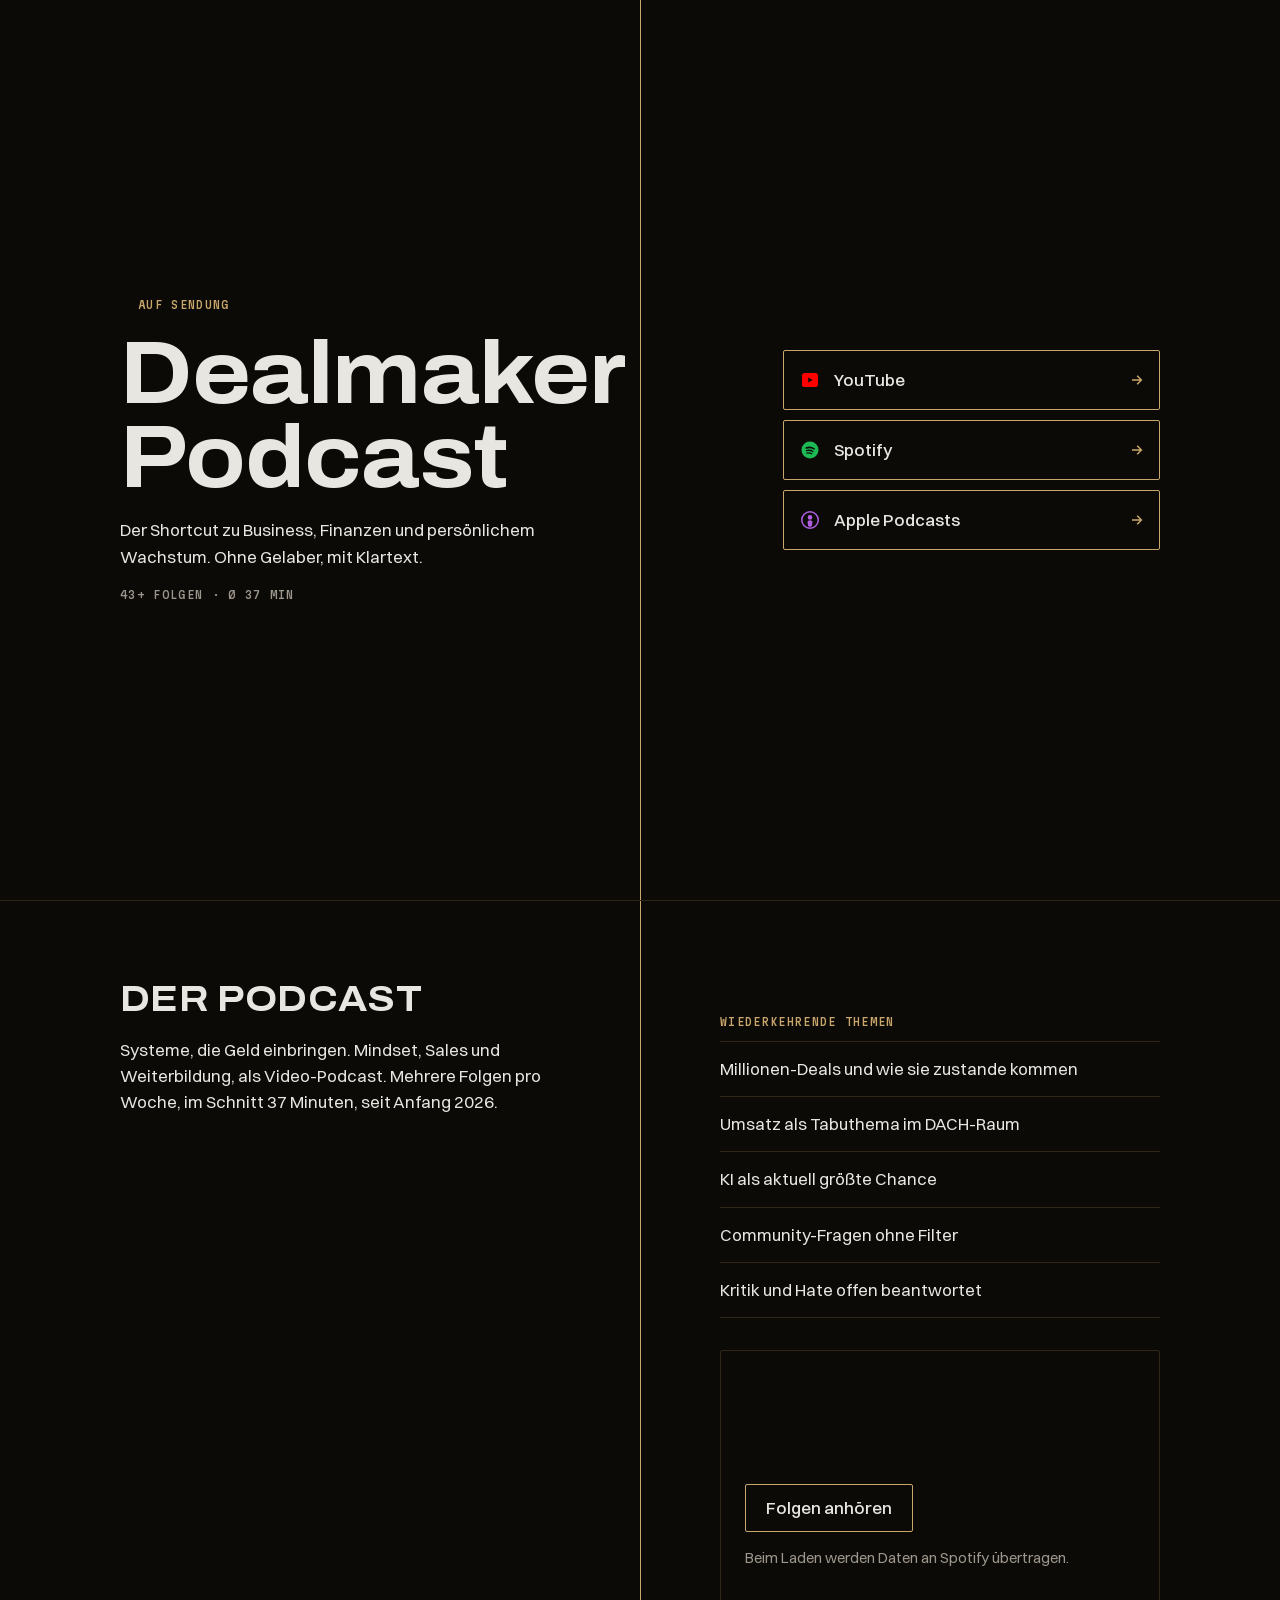
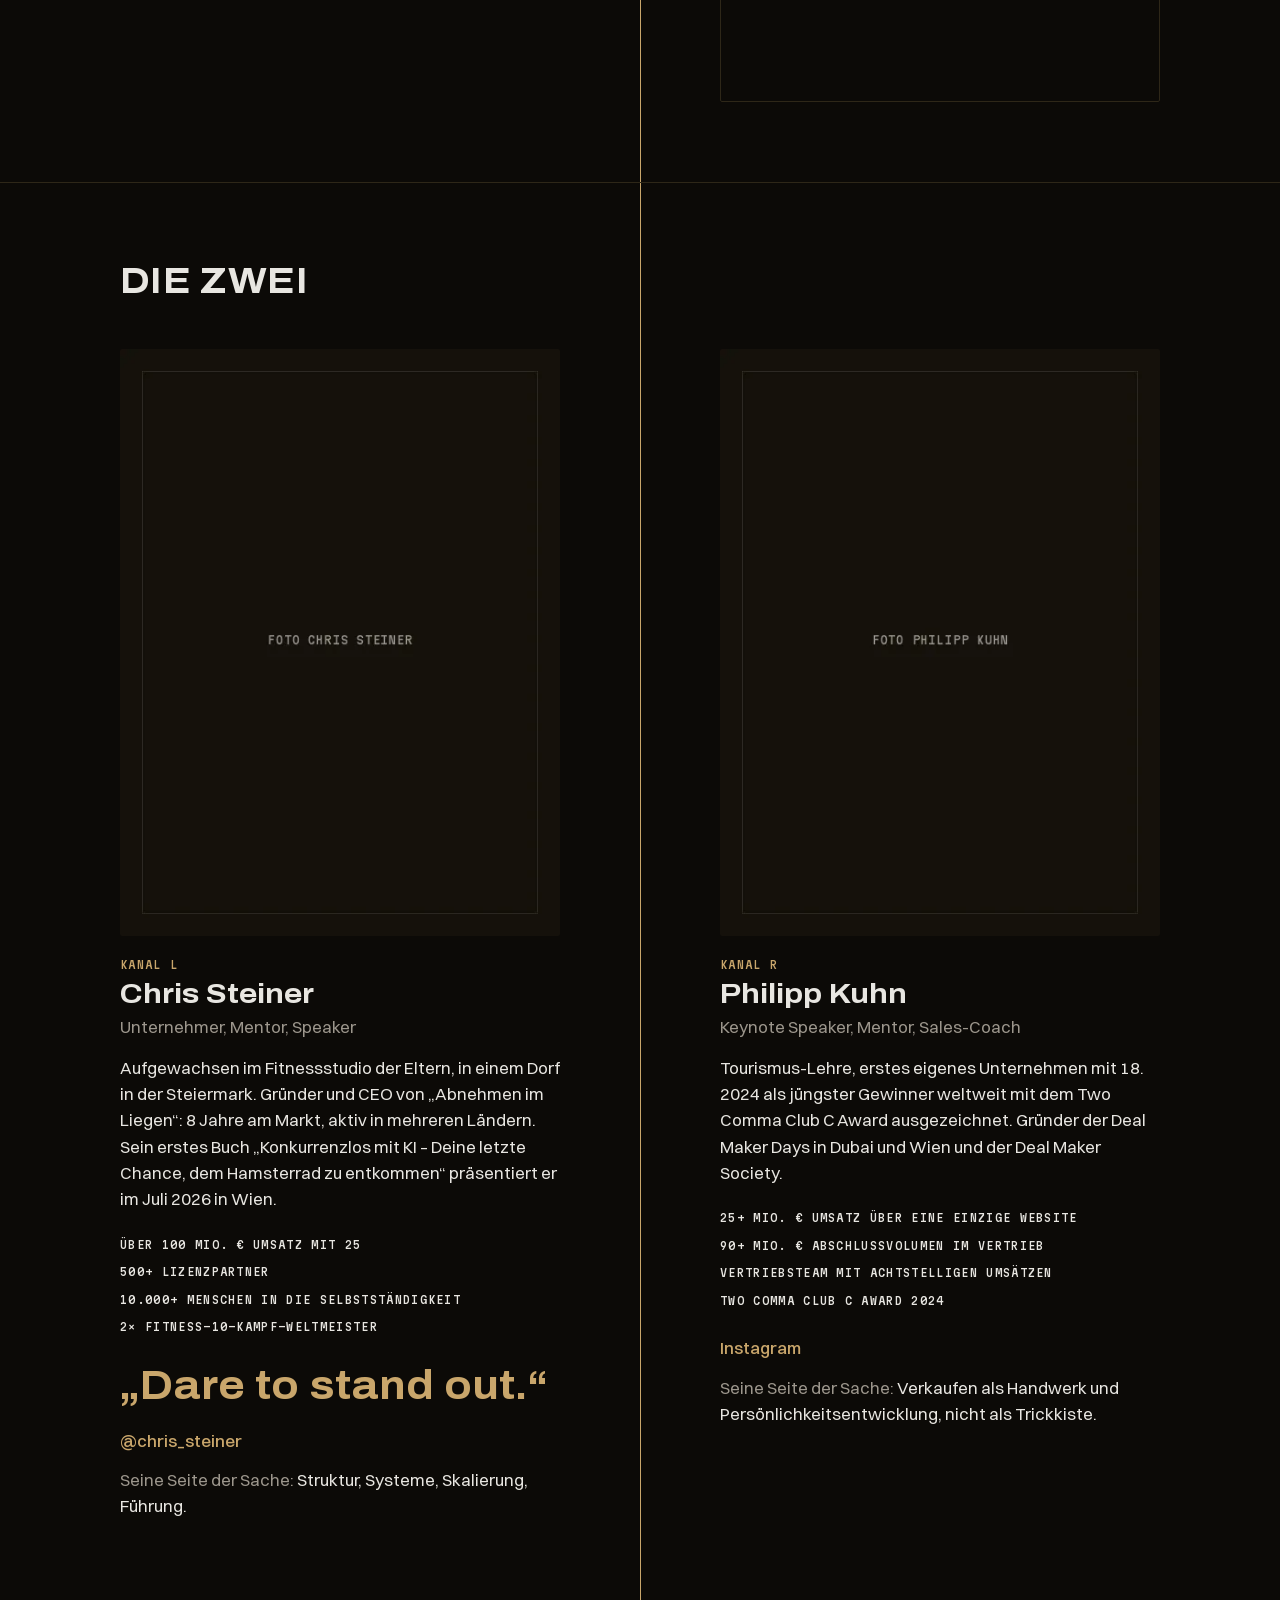
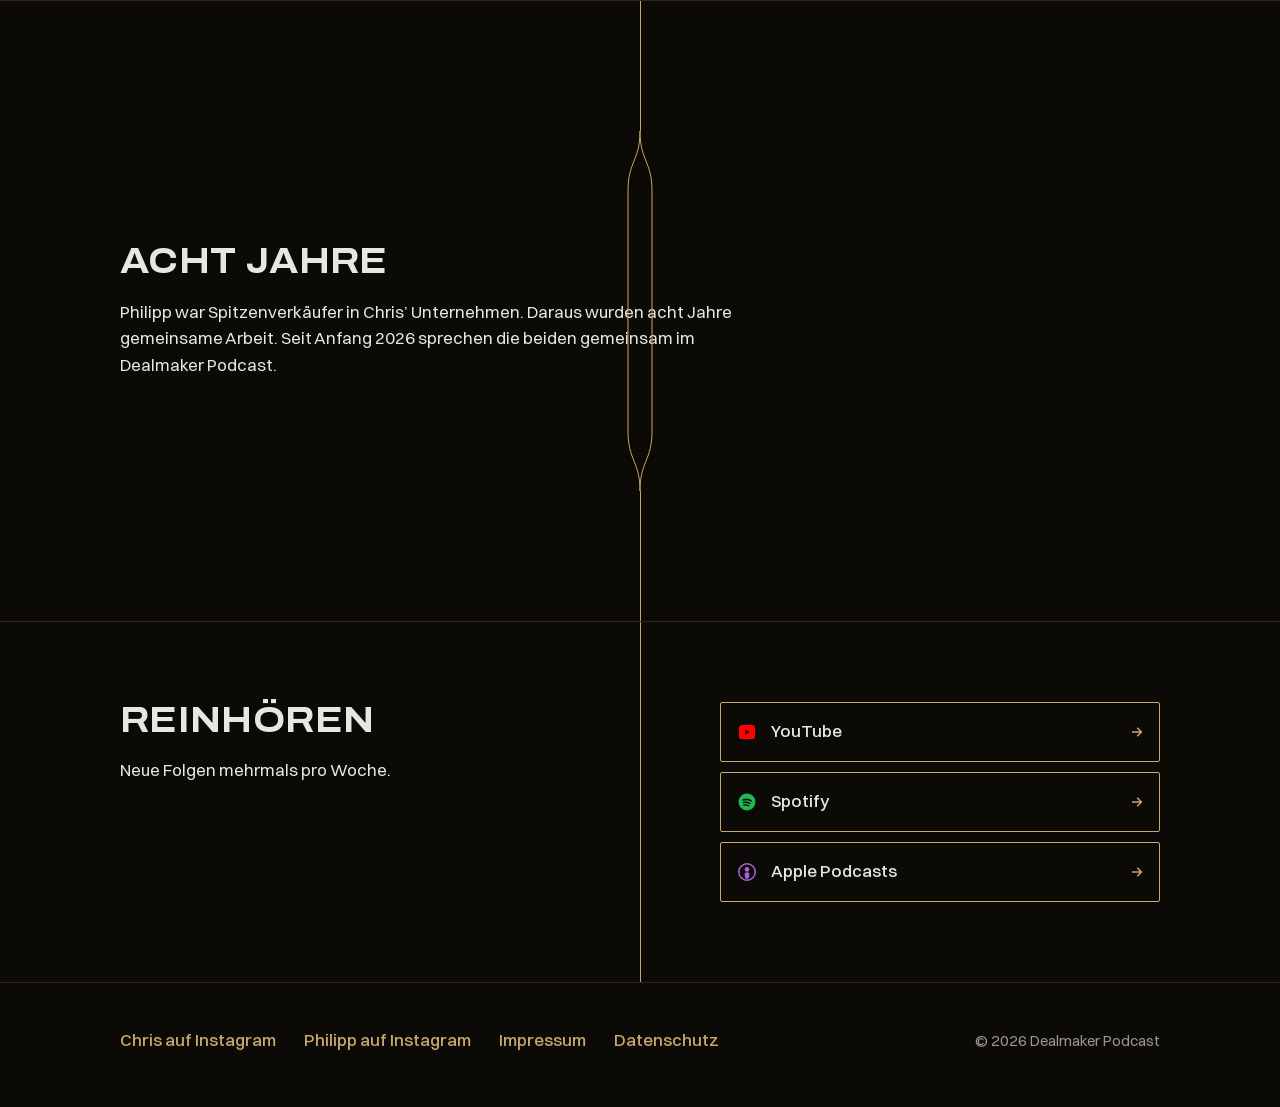
==== index.html @ 8a33883a "Dealmaker Podcast Landingpage: statische Seite in Gold und Schwarz Ein-Seiten-Site für die Instagram" ====
<!DOCTYPE html>
<html lang="de-AT">
<head>
  <meta charset="utf-8">
  <meta name="viewport" content="width=device-width, initial-scale=1">
  <title>Dealmaker Podcast: Business, Finanzen und persönliches Wachstum</title>
  <meta name="description" content="Der Shortcut zu Business, Finanzen und persönlichem Wachstum. Mit Chris Steiner und Philipp Kuhn. Auf YouTube, Spotify und Apple Podcasts.">
  <meta name="theme-color" content="#0C0A07">

  <meta property="og:title" content="Dealmaker Podcast">
  <meta property="og:description" content="Der Shortcut zu Business, Finanzen und persönlichem Wachstum. Mit Chris Steiner und Philipp Kuhn. Ohne Gelaber, mit Klartext.">
  <meta property="og:url" content="[[SEITEN-URL]]/">
  <meta property="og:type" content="website">
  <meta property="og:site_name" content="Dealmaker Podcast">
  <meta property="og:locale" content="de_AT">
  <meta property="og:image" content="[[SEITEN-URL]]/img/og.jpg">
  <meta property="og:image:width" content="1200">
  <meta property="og:image:height" content="630">
  <meta property="og:image:alt" content="Dealmaker Podcast, Schriftzug auf schwarzem Grund mit goldener Linie und Aufnahmelicht">
  <meta name="twitter:card" content="summary_large_image">

  <link rel="icon" href="favicon.ico" sizes="32x32">
  <link rel="icon" href="favicon.svg" type="image/svg+xml">
  <link rel="apple-touch-icon" href="apple-touch-icon.png">

  <link rel="preload" href="fonts/archivo-700.woff2" as="font" type="font/woff2" crossorigin>
  <link rel="preload" href="fonts/switzer-400.woff2" as="font" type="font/woff2" crossorigin>
  <link rel="preload" href="fonts/switzer-500.woff2" as="font" type="font/woff2" crossorigin>
  <link rel="stylesheet" href="styles.css">
  <script src="app.js" defer></script>
</head>
<body>

  <header class="seg hero">
    <span class="naht naht-hero" aria-hidden="true"></span>
    <div class="inhalt seg-grid">
      <div class="spalte">
        <p class="mono sendung"><span class="licht" aria-hidden="true"></span>Auf Sendung</p>
        <h1>Dealmaker Podcast</h1>
        <p class="hero-text">Der Shortcut zu Business, Finanzen und persönlichem Wachstum. Ohne Gelaber, mit Klartext.</p>
        <p class="mono statzeile">43+ Folgen · Ø 37 Min</p>
      </div>
      <div class="spalte">
        <ul class="plattformen" role="list">
          <li>
            <a class="plattform" href="[[YOUTUBE-KANAL-URL]]" target="_blank" rel="noopener"
               aria-label="Dealmaker Podcast auf YouTube ansehen"
               data-track="link_click" data-plattform="youtube" data-position="hero">
              <svg class="icon" width="20" height="20" viewBox="0 0 20 20" aria-hidden="true" focusable="false"><path fill="#FF0000" fill-rule="evenodd" clip-rule="evenodd" d="M2 5.6C2 4.16 3.16 3 4.6 3h10.8C16.84 3 18 4.16 18 5.6v8.8c0 1.44-1.16 2.6-2.6 2.6H4.6A2.6 2.6 0 0 1 2 14.4V5.6Zm6.2 1.9v5l4.6-2.5-4.6-2.5Z"/></svg>
              <span>YouTube</span>
              <svg class="pfeil" width="12" height="12" viewBox="0 0 12 12" aria-hidden="true" focusable="false"><path d="M1 6h9M6.2 1.8 10.4 6l-4.2 4.2" fill="none" stroke="currentColor" stroke-width="1.5"/></svg>
            </a>
          </li>
          <li>
            <a class="plattform" href="https://open.spotify.com/show/7ryUYTBmHIFeHBkuj0K6Xt" target="_blank" rel="noopener"
               aria-label="Dealmaker Podcast auf Spotify hören"
               data-track="link_click" data-plattform="spotify" data-position="hero">
              <svg class="icon" width="20" height="20" viewBox="0 0 20 20" aria-hidden="true" focusable="false"><circle cx="10" cy="10" r="8.5" fill="#1DB954"/><path d="M6.2 7.9c2.6-.8 5.7-.5 7.9 1" stroke="#0C0A07" stroke-width="1.6" stroke-linecap="round" fill="none"/><path d="M6.5 10.6c2.1-.6 4.6-.3 6.4.9" stroke="#0C0A07" stroke-width="1.4" stroke-linecap="round" fill="none"/><path d="M6.8 13.1c1.7-.4 3.6-.2 5 .7" stroke="#0C0A07" stroke-width="1.2" stroke-linecap="round" fill="none"/></svg>
              <span>Spotify</span>
              <svg class="pfeil" width="12" height="12" viewBox="0 0 12 12" aria-hidden="true" focusable="false"><path d="M1 6h9M6.2 1.8 10.4 6l-4.2 4.2" fill="none" stroke="currentColor" stroke-width="1.5"/></svg>
            </a>
          </li>
          <li>
            <a class="plattform" href="https://podcasts.apple.com/at/podcast/dealmaker-podcast/id1875722035" target="_blank" rel="noopener"
               aria-label="Dealmaker Podcast auf Apple Podcasts hören"
               data-track="link_click" data-plattform="apple" data-position="hero">
              <svg class="icon" width="20" height="20" viewBox="0 0 20 20" aria-hidden="true" focusable="false"><circle cx="10" cy="10" r="8.25" fill="none" stroke="#B15FE0" stroke-width="1.5"/><circle cx="10" cy="7.4" r="2.3" fill="#B15FE0"/><path fill="#B15FE0" d="M10 10.3c1.75 0 2.6.95 2.4 2.3l-.45 2.85c-.14.95-.98 1.35-1.95 1.35s-1.81-.4-1.95-1.35l-.45-2.85c-.2-1.35.65-2.3 2.4-2.3Z"/></svg>
              <span>Apple Podcasts</span>
              <svg class="pfeil" width="12" height="12" viewBox="0 0 12 12" aria-hidden="true" focusable="false"><path d="M1 6h9M6.2 1.8 10.4 6l-4.2 4.2" fill="none" stroke="currentColor" stroke-width="1.5"/></svg>
            </a>
          </li>
        </ul>
      </div>
    </div>
  </header>

  <main>

    <section class="seg" aria-labelledby="h-podcast">
      <span class="naht" aria-hidden="true"></span>
      <div class="inhalt seg-grid">
        <div class="spalte">
          <h2 id="h-podcast">Der Podcast</h2>
          <p class="hero-text">Systeme, die Geld einbringen. Mindset, Sales und Weiterbildung, als Video-Podcast. Mehrere Folgen pro Woche, im Schnitt 37 Minuten, seit Anfang 2026.</p>
        </div>
        <div class="spalte">
          <p class="mono label themen-label">Wiederkehrende Themen</p>
          <ul class="themen" role="list">
            <li>Millionen-Deals und wie sie zustande kommen</li>
            <li>Umsatz als Tabuthema im DACH-Raum</li>
            <li>KI als aktuell größte Chance</li>
            <li>Community-Fragen ohne Filter</li>
            <li>Kritik und Hate offen beantwortet</li>
          </ul>
          <div class="embed" id="spotify-embed">
            <div class="embed-platzhalter">
              <button type="button" class="knopf" id="spotify-laden">Folgen anhören</button>
              <p class="hinweis">Beim Laden werden Daten an Spotify übertragen.</p>
            </div>
          </div>
        </div>
      </div>
    </section>

    <section class="seg" aria-labelledby="h-zwei">
      <span class="naht" aria-hidden="true"></span>
      <div class="inhalt seg-grid">
        <h2 id="h-zwei" class="spalte-voll">Die zwei</h2>
        <article class="person">
          <img src="img/chris-800.webp"
               srcset="img/chris-480.webp 480w, img/chris-800.webp 800w"
               sizes="(min-width: 1024px) 440px, calc(100vw - 68px)"
               width="800" height="1067" loading="lazy" decoding="async"
               alt="Porträt von Chris Steiner">
          <p class="mono label">Kanal L</p>
          <h3>Chris Steiner</h3>
          <p class="rolle">Unternehmer, Mentor, Speaker</p>
          <p class="bio">Aufgewachsen im Fitnessstudio der Eltern, in einem Dorf in der Steiermark. Gründer und CEO von „Abnehmen im Liegen“: 8 Jahre am Markt, aktiv in mehreren Ländern. Sein erstes Buch „Konkurrenzlos mit KI – Deine letzte Chance, dem Hamsterrad zu entkommen“ präsentiert er im Juli 2026 in Wien.</p>
          <ul class="mono zahlen" role="list">
            <li>Über 100 Mio. € Umsatz mit 25</li>
            <li>500+ Lizenzpartner</li>
            <li>10.000+ Menschen in die Selbstständigkeit</li>
            <li>2× Fitness-10-Kampf-Weltmeister</li>
          </ul>
          <p class="zitat">„Dare to stand out.“</p>
          <a class="ig" href="https://www.instagram.com/chris_steiner/" target="_blank" rel="noopener" aria-label="Chris Steiner auf Instagram">@chris_steiner</a>
          <p class="seite"><span class="gedimmt">Seine Seite der Sache:</span> Struktur, Systeme, Skalierung, Führung.</p>
        </article>
        <article class="person">
          <img src="img/philipp-800.webp"
               srcset="img/philipp-480.webp 480w, img/philipp-800.webp 800w"
               sizes="(min-width: 1024px) 440px, calc(100vw - 68px)"
               width="800" height="1067" loading="lazy" decoding="async"
               alt="Porträt von Philipp Kuhn">
          <p class="mono label">Kanal R</p>
          <h3>Philipp Kuhn</h3>
          <p class="rolle">Keynote Speaker, Mentor, Sales-Coach</p>
          <p class="bio">Tourismus-Lehre, erstes eigenes Unternehmen mit 18. 2024 als jüngster Gewinner weltweit mit dem Two Comma Club C Award ausgezeichnet. Gründer der Deal Maker Days in Dubai und Wien und der Deal Maker Society.</p>
          <ul class="mono zahlen" role="list">
            <li>25+ Mio. € Umsatz über eine einzige Website</li>
            <li>90+ Mio. € Abschlussvolumen im Vertrieb</li>
            <li>Vertriebsteam mit achtstelligen Umsätzen</li>
            <li>Two Comma Club C Award 2024</li>
          </ul>
          <a class="ig" href="[[INSTAGRAM-PHILIPP]]" target="_blank" rel="noopener" aria-label="Philipp Kuhn auf Instagram">Instagram</a>
          <p class="seite"><span class="gedimmt">Seine Seite der Sache:</span> Verkaufen als Handwerk und Persönlichkeitsentwicklung, nicht als Trickkiste.</p>
        </article>
      </div>
    </section>

    <section class="seg seg-acht" aria-labelledby="h-acht">
      <div class="naht-verzweigung" aria-hidden="true">
        <span class="naht-teil"></span>
        <svg class="verzweigung verzweigung-mobil" width="12" height="240" viewBox="0 0 12 240" style="color:#C9A66B"><path d="M6 0 C6 20 2 20 2 40 L2 200 C2 220 6 220 6 240" fill="none" stroke="currentColor" stroke-width="1.5"/><path d="M6 0 C6 20 10 20 10 40 L10 200 C10 220 6 220 6 240" fill="none" stroke="currentColor" stroke-width="1.5"/></svg>
        <svg class="verzweigung verzweigung-desktop" width="36" height="360" viewBox="0 0 36 360" style="color:#C9A66B"><path d="M18 0 C18 30 6 30 6 60 L6 300 C6 330 18 330 18 360" fill="none" stroke="currentColor" stroke-width="1"/><path d="M18 0 C18 30 30 30 30 60 L30 300 C30 330 18 330 18 360" fill="none" stroke="currentColor" stroke-width="1"/></svg>
        <span class="naht-teil"></span>
      </div>
      <div class="inhalt seg-grid">
        <div class="spalte">
          <h2 id="h-acht">Acht Jahre</h2>
          <p class="hero-text">Philipp war Spitzenverkäufer in Chris’ Unternehmen. Daraus wurden acht Jahre gemeinsame Arbeit. Seit Anfang 2026 sprechen die beiden gemeinsam im Dealmaker Podcast.</p>
        </div>
      </div>
    </section>

    <section class="seg" aria-labelledby="h-hoeren">
      <span class="naht" aria-hidden="true"></span>
      <div class="inhalt seg-grid">
        <div class="spalte">
          <h2 id="h-hoeren">Reinhören</h2>
          <p class="hero-text">Neue Folgen mehrmals pro Woche.</p>
        </div>
        <div class="spalte">
          <ul class="plattformen" role="list">
            <li>
              <a class="plattform" href="[[YOUTUBE-KANAL-URL]]" target="_blank" rel="noopener"
                 aria-label="Dealmaker Podcast auf YouTube ansehen"
                 data-track="link_click" data-plattform="youtube" data-position="footer">
                <svg class="icon" width="20" height="20" viewBox="0 0 20 20" aria-hidden="true" focusable="false"><path fill="#FF0000" fill-rule="evenodd" clip-rule="evenodd" d="M2 5.6C2 4.16 3.16 3 4.6 3h10.8C16.84 3 18 4.16 18 5.6v8.8c0 1.44-1.16 2.6-2.6 2.6H4.6A2.6 2.6 0 0 1 2 14.4V5.6Zm6.2 1.9v5l4.6-2.5-4.6-2.5Z"/></svg>
                <span>YouTube</span>
                <svg class="pfeil" width="12" height="12" viewBox="0 0 12 12" aria-hidden="true" focusable="false"><path d="M1 6h9M6.2 1.8 10.4 6l-4.2 4.2" fill="none" stroke="currentColor" stroke-width="1.5"/></svg>
              </a>
            </li>
            <li>
              <a class="plattform" href="https://open.spotify.com/show/7ryUYTBmHIFeHBkuj0K6Xt" target="_blank" rel="noopener"
                 aria-label="Dealmaker Podcast auf Spotify hören"
                 data-track="link_click" data-plattform="spotify" data-position="footer">
                <svg class="icon" width="20" height="20" viewBox="0 0 20 20" aria-hidden="true" focusable="false"><circle cx="10" cy="10" r="8.5" fill="#1DB954"/><path d="M6.2 7.9c2.6-.8 5.7-.5 7.9 1" stroke="#0C0A07" stroke-width="1.6" stroke-linecap="round" fill="none"/><path d="M6.5 10.6c2.1-.6 4.6-.3 6.4.9" stroke="#0C0A07" stroke-width="1.4" stroke-linecap="round" fill="none"/><path d="M6.8 13.1c1.7-.4 3.6-.2 5 .7" stroke="#0C0A07" stroke-width="1.2" stroke-linecap="round" fill="none"/></svg>
                <span>Spotify</span>
                <svg class="pfeil" width="12" height="12" viewBox="0 0 12 12" aria-hidden="true" focusable="false"><path d="M1 6h9M6.2 1.8 10.4 6l-4.2 4.2" fill="none" stroke="currentColor" stroke-width="1.5"/></svg>
              </a>
            </li>
            <li>
              <a class="plattform" href="https://podcasts.apple.com/at/podcast/dealmaker-podcast/id1875722035" target="_blank" rel="noopener"
                 aria-label="Dealmaker Podcast auf Apple Podcasts hören"
                 data-track="link_click" data-plattform="apple" data-position="footer">
                <svg class="icon" width="20" height="20" viewBox="0 0 20 20" aria-hidden="true" focusable="false"><circle cx="10" cy="10" r="8.25" fill="none" stroke="#B15FE0" stroke-width="1.5"/><circle cx="10" cy="7.4" r="2.3" fill="#B15FE0"/><path fill="#B15FE0" d="M10 10.3c1.75 0 2.6.95 2.4 2.3l-.45 2.85c-.14.95-.98 1.35-1.95 1.35s-1.81-.4-1.95-1.35l-.45-2.85c-.2-1.35.65-2.3 2.4-2.3Z"/></svg>
                <span>Apple Podcasts</span>
                <svg class="pfeil" width="12" height="12" viewBox="0 0 12 12" aria-hidden="true" focusable="false"><path d="M1 6h9M6.2 1.8 10.4 6l-4.2 4.2" fill="none" stroke="currentColor" stroke-width="1.5"/></svg>
              </a>
            </li>
          </ul>
        </div>
      </div>
    </section>

  </main>

  <footer>
    <div class="footer-inhalt">
      <ul class="footer-links" role="list">
        <li><a href="https://www.instagram.com/chris_steiner/" target="_blank" rel="noopener">Chris auf Instagram</a></li>
        <li><a href="[[INSTAGRAM-PHILIPP]]" target="_blank" rel="noopener">Philipp auf Instagram</a></li>
        <li><a href="impressum.html">Impressum</a></li>
        <li><a href="datenschutz.html">Datenschutz</a></li>
      </ul>
      <p class="copyright">© 2026 Dealmaker Podcast</p>
    </div>
  </footer>

</body>
</html>
---- styles.css ----
/* Dealmaker Podcast — Sendestudio in Gold und Schwarz */

/* ---------- Schriften, self-hosted ---------- */

@font-face {
  font-family: "Archivo";
  src: url("fonts/archivo-700.woff2") format("woff2");
  font-weight: 700;
  font-style: normal;
  font-display: swap;
}
@font-face {
  font-family: "Switzer";
  src: url("fonts/switzer-400.woff2") format("woff2");
  font-weight: 400;
  font-style: normal;
  font-display: swap;
}
@font-face {
  font-family: "Switzer";
  src: url("fonts/switzer-500.woff2") format("woff2");
  font-weight: 500;
  font-style: normal;
  font-display: swap;
}
@font-face {
  font-family: "Martian Mono";
  src: url("fonts/martianmono-500.woff2") format("woff2");
  font-weight: 500;
  font-style: normal;
  font-display: swap;
}

/* Fallbacks mit angeglichenen Metriken gegen Layoutsprung */
@font-face {
  font-family: "Archivo Fallback";
  src: local("Arial"), local("Helvetica Neue");
  size-adjust: 119.6%;
  ascent-override: 73.4%;
  descent-override: 17.6%;
  line-gap-override: 0%;
}
@font-face {
  font-family: "Switzer Fallback";
  src: local("Arial"), local("Helvetica Neue");
  size-adjust: 101.1%;
  ascent-override: 96.9%;
  descent-override: 24.7%;
  line-gap-override: 8.9%;
}
@font-face {
  font-family: "Martian Mono Fallback";
  src: local("Courier New"), local("Courier");
  size-adjust: 108.3%;
  ascent-override: 92.3%;
  descent-override: 18.5%;
  line-gap-override: 0%;
}

/* ---------- Tokens ---------- */

:root {
  --schwarz: #0C0A07;          /* warm getönt, Farbton 36°, nie #000 */
  --schwarz-erhoeht: #14110C;
  --schwarz-linie: #2E2718;
  --gold: #C9A66B;             /* ruhend, 8.6:1 auf --schwarz */
  --gold-hell: #D9C196;        /* aktiv, 11.3:1 */
  --weiss: #E8E6E1;            /* Fließtext, 15.9:1 */
  --weiss-gedimmt: #9C968C;    /* Sekundärtext, 6.7:1 */

  --schrift-display: "Archivo", "Archivo Fallback", Arial, sans-serif;
  --schrift-text: "Switzer", "Switzer Fallback", Arial, sans-serif;
  --schrift-mono: "Martian Mono", "Martian Mono Fallback", "Courier New", monospace;

  --naht-x: 24px;
  --naht-staerke: 1.5px;
}

/* ---------- Grund ---------- */

*,
*::before,
*::after {
  box-sizing: border-box;
  margin: 0;
  padding: 0;
}

html {
  color-scheme: dark;
  scroll-behavior: auto;
}

body {
  background: var(--schwarz);
  color: var(--weiss);
  font-family: var(--schrift-text);
  font-size: 17px;
  line-height: 1.55;
  font-weight: 400;
  -webkit-font-smoothing: antialiased;
  text-rendering: optimizeLegibility;
}

h1, h2, h3 {
  font-family: var(--schrift-display);
  font-weight: 700;
  color: var(--weiss);
}

h1 {
  font-size: clamp(2.75rem, 13vw, 5.5rem);
  line-height: 0.95;
  letter-spacing: -0.01em;
}

h2 {
  font-size: clamp(1.625rem, 6vw, 2.25rem);
  line-height: 1.05;
  text-transform: uppercase;
  letter-spacing: 0.01em;
}

h3 {
  font-size: clamp(1.375rem, 5vw, 1.75rem);
  line-height: 1.1;
}

p {
  max-width: 62ch;
}

img {
  max-width: 100%;
  height: auto;
  display: block;
}

a {
  color: var(--gold);
}

:focus-visible {
  outline: 2px solid var(--gold-hell);
  outline-offset: 2px;
}

.mono {
  font-family: var(--schrift-mono);
  font-size: 11px;
  font-weight: 500;
  line-height: 1.6;
  letter-spacing: 0.12em;
  text-transform: uppercase;
}

.label {
  color: var(--gold);
}

.gedimmt {
  color: var(--weiss-gedimmt);
}

/* ---------- Naht und Sektionen ---------- */

.seg {
  position: relative;
  padding: 56px 20px 56px 48px;
}

.seg + .seg,
main > .seg:first-child {
  border-top: 1px solid var(--schwarz-linie);
}

.naht {
  position: absolute;
  top: 0;
  bottom: 0;
  left: var(--naht-x);
  width: var(--naht-staerke);
  background: var(--gold);
  pointer-events: none;
}

.naht-hero {
  transform-origin: top center;
  animation: naht-ziehen 0.5s cubic-bezier(0.4, 0, 0.2, 1) both;
}

@keyframes naht-ziehen {
  from { transform: scaleY(0); }
  to   { transform: scaleY(1); }
}

/* ---------- Hero ---------- */

.hero {
  min-height: 100vh;
  min-height: 100svh;
  display: flex;
  flex-direction: column;
  justify-content: flex-start;
  padding-top: 28px;
  padding-bottom: 32px;
}

.sendung {
  display: flex;
  align-items: center;
  gap: 10px;
  color: var(--gold);
}

.licht {
  width: 8px;
  height: 8px;
  border-radius: 50%;
  background: var(--gold-hell);
  flex: none;
  opacity: 0;
  animation: licht-puls 3s ease-in-out 0.3s infinite;
}

@keyframes licht-puls {
  0%, 100% { opacity: 0.55; }
  50%      { opacity: 1; }
}

.hero h1 {
  margin-top: 18px;
}

.hero-text {
  margin-top: 18px;
}

.statzeile {
  margin-top: 16px;
  color: var(--weiss-gedimmt);
}

/* ---------- Plattform-Links ---------- */

.plattformen {
  list-style: none;
  display: grid;
  gap: 10px;
}

.hero .plattformen {
  margin-top: 24px;
}

.plattform {
  display: flex;
  align-items: center;
  gap: 14px;
  min-height: 60px;
  padding: 0 16px;
  border: 1px solid var(--gold);
  border-radius: 2px;
  background: transparent;
  color: var(--weiss);
  font-weight: 500;
  text-decoration: none;
  transition: border-color 0.12s ease, background-color 0.12s ease;
}

.plattform:hover,
.plattform:active {
  border-color: var(--gold-hell);
  background: var(--schwarz-erhoeht);
}

.plattform .icon {
  flex: none;
}

.plattform .pfeil {
  margin-left: auto;
  flex: none;
  color: var(--gold);
}

.hero .plattform {
  opacity: 0;
  animation: einblenden 0.4s ease-out forwards;
}

.hero .plattformen li:nth-child(1) .plattform { animation-delay: 0.15s; }
.hero .plattformen li:nth-child(2) .plattform { animation-delay: 0.21s; }
.hero .plattformen li:nth-child(3) .plattform { animation-delay: 0.27s; }

@keyframes einblenden {
  to { opacity: 1; }
}

/* ---------- Der Podcast ---------- */

.themen-label {
  margin-top: 32px;
}

.themen {
  list-style: none;
  margin-top: 10px;
  max-width: 62ch;
}

.themen li {
  padding: 14px 0;
  border-top: 1px solid var(--schwarz-linie);
}

.themen li:last-child {
  border-bottom: 1px solid var(--schwarz-linie);
}

.embed {
  margin-top: 32px;
  height: 352px;
  max-width: 62ch;
  border: 1px solid var(--schwarz-linie);
  border-radius: 2px;
}

.embed iframe {
  display: block;
  width: 100%;
  height: 100%;
  border: 0;
  border-radius: 2px;
}

.embed-platzhalter {
  height: 100%;
  display: flex;
  flex-direction: column;
  justify-content: center;
  align-items: flex-start;
  gap: 14px;
  padding: 24px;
}

.knopf {
  display: inline-flex;
  align-items: center;
  min-height: 48px;
  padding: 0 20px;
  border: 1px solid var(--gold);
  border-radius: 2px;
  background: transparent;
  color: var(--weiss);
  font-family: var(--schrift-text);
  font-size: 17px;
  font-weight: 500;
  cursor: pointer;
  transition: border-color 0.12s ease, background-color 0.12s ease;
}

.knopf:hover,
.knopf:active {
  border-color: var(--gold-hell);
  background: var(--schwarz-erhoeht);
}

.hinweis {
  font-size: 15px;
  color: var(--weiss-gedimmt);
}

/* ---------- Die zwei ---------- */

.person {
  margin-top: 40px;
}

.person img {
  width: 100%;
  border-radius: 2px;
}

.person .label {
  margin-top: 20px;
}

.person h3 {
  margin-top: 6px;
}

.rolle {
  color: var(--weiss-gedimmt);
  margin-top: 4px;
}

.person .bio {
  margin-top: 14px;
}

.zahlen {
  list-style: none;
  margin-top: 18px;
  color: var(--weiss);
}

.zahlen li {
  padding: 5px 0;
}

.zitat {
  font-family: var(--schrift-display);
  font-weight: 700;
  font-size: clamp(1.75rem, 7vw, 2.5rem);
  line-height: 1.05;
  color: var(--gold);
  margin-top: 24px;
}

.ig {
  display: inline-flex;
  align-items: center;
  min-height: 44px;
  margin-top: 12px;
  color: var(--gold);
  font-weight: 500;
  text-decoration: none;
}

.ig:hover {
  color: var(--gold-hell);
  text-decoration: underline;
}

.seite {
  margin-top: 4px;
}

/* ---------- Acht Jahre: die Verzweigung ---------- */

.seg-acht .inhalt {
  min-height: 300px;
  display: flex;
  flex-direction: column;
  justify-content: center;
}

.naht-verzweigung {
  position: absolute;
  top: 0;
  bottom: 0;
  left: calc(var(--naht-x) + var(--naht-staerke) / 2);
  transform: translateX(-50%);
  display: flex;
  flex-direction: column;
  align-items: center;
  pointer-events: none;
}

.naht-teil {
  flex: 1;
  width: var(--naht-staerke);
  background: var(--gold);
}

.verzweigung {
  display: block;
  flex: none;
}

.verzweigung-desktop {
  display: none;
}

/* ---------- Footer ---------- */

footer {
  border-top: 1px solid var(--schwarz-linie);
  padding: 32px 20px 40px 48px;
}

.footer-links {
  list-style: none;
  display: flex;
  flex-wrap: wrap;
  column-gap: 28px;
}

.footer-links a {
  display: inline-flex;
  align-items: center;
  min-height: 44px;
  color: var(--gold);
  font-weight: 500;
  text-decoration: none;
}

.footer-links a:hover {
  color: var(--gold-hell);
  text-decoration: underline;
}

.copyright {
  margin-top: 10px;
  font-size: 15px;
  color: var(--weiss-gedimmt);
}

/* ---------- Unterseiten (Impressum, Datenschutz) ---------- */

.unterseite .seg {
  min-height: 100vh;
  padding-top: 28px;
}

.zurueck {
  display: inline-flex;
  align-items: center;
  min-height: 44px;
  color: var(--gold);
  font-weight: 500;
  text-decoration: none;
}

.zurueck:hover {
  color: var(--gold-hell);
  text-decoration: underline;
}

.unterseite h1 {
  font-size: clamp(2rem, 8vw, 3.5rem);
  margin-top: 16px;
}

.unterseite h2 {
  font-size: 1.25rem;
  margin-top: 36px;
}

.unterseite p {
  margin-top: 12px;
}

.rechtsliste {
  margin-top: 20px;
  max-width: 62ch;
}

.rechtsliste > div {
  padding: 12px 0;
  border-top: 1px solid var(--schwarz-linie);
}

.rechtsliste > div:last-child {
  border-bottom: 1px solid var(--schwarz-linie);
}

.rechtsliste dt {
  font-family: var(--schrift-mono);
  font-size: 11px;
  font-weight: 500;
  letter-spacing: 0.12em;
  text-transform: uppercase;
  color: var(--weiss-gedimmt);
}

.rechtsliste dd {
  margin-top: 4px;
}

.stand {
  margin-top: 36px;
  font-size: 15px;
  color: var(--weiss-gedimmt);
}

/* ---------- Desktop: die Naht wird zur Achse ---------- */

@media (min-width: 1024px) {
  :root {
    --naht-staerke: 1px;
  }

  .naht {
    left: 50%;
    margin-left: -0.5px;
  }

  .naht-verzweigung {
    left: 50%;
    transform: translateX(-50%);
  }

  .verzweigung-mobil {
    display: none;
  }

  .verzweigung-desktop {
    display: block;
  }

  .seg {
    padding: 80px 0;
  }

  footer {
    padding: 36px 0 44px;
  }

  .inhalt,
  .footer-inhalt {
    max-width: 1120px;
    margin-inline: auto;
    padding-inline: 40px;
  }

  .seg-grid {
    display: grid;
    grid-template-columns: 1fr 1fr;
    column-gap: 160px;
    row-gap: 0;
  }

  .spalte-voll {
    grid-column: 1 / -1;
  }

  .hero {
    padding-top: 0;
    padding-bottom: 0;
    justify-content: center;
  }

  .hero .seg-grid {
    align-items: center;
  }

  .hero .plattformen {
    margin-top: 0;
  }

  .person {
    margin-top: 48px;
  }

  .seg-acht .inhalt {
    min-height: 460px;
  }

  .footer-inhalt {
    display: flex;
    align-items: center;
    justify-content: space-between;
    flex-wrap: wrap;
    gap: 12px;
  }

  .copyright {
    margin-top: 0;
  }

  /* Unterseiten behalten die Naht auf der 24px-Schiene */
  .unterseite .naht {
    left: var(--naht-x);
    margin-left: 0;
  }

  .unterseite .seg {
    padding: 48px 40px 64px 72px;
  }

  .unterseite .inhalt {
    max-width: 720px;
    margin-left: 0;
    padding-inline: 0;
  }
}

/* ---------- Reduzierte Bewegung: Endzustand sofort ---------- */

@media (prefers-reduced-motion: reduce) {
  .naht-hero,
  .licht,
  .hero .plattform {
    animation: none;
  }

  .licht,
  .hero .plattform {
    opacity: 1;
  }
}
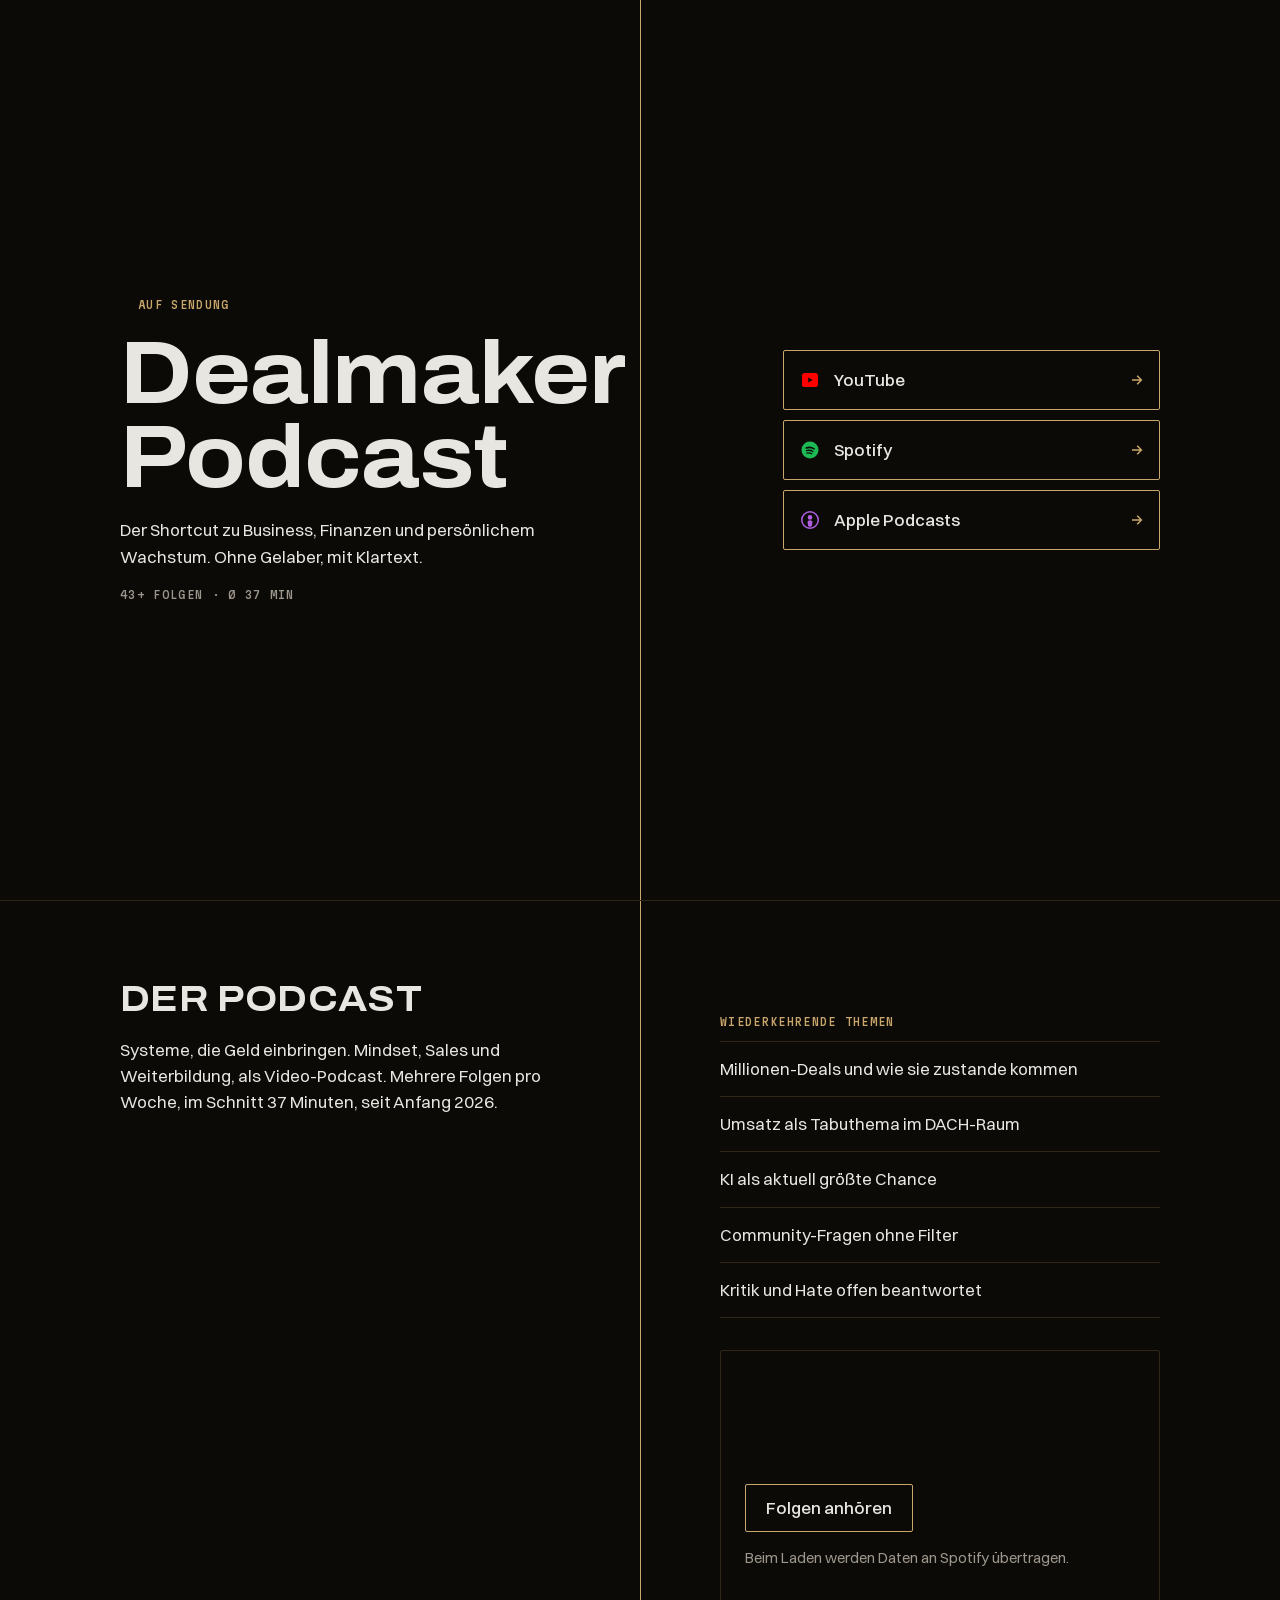
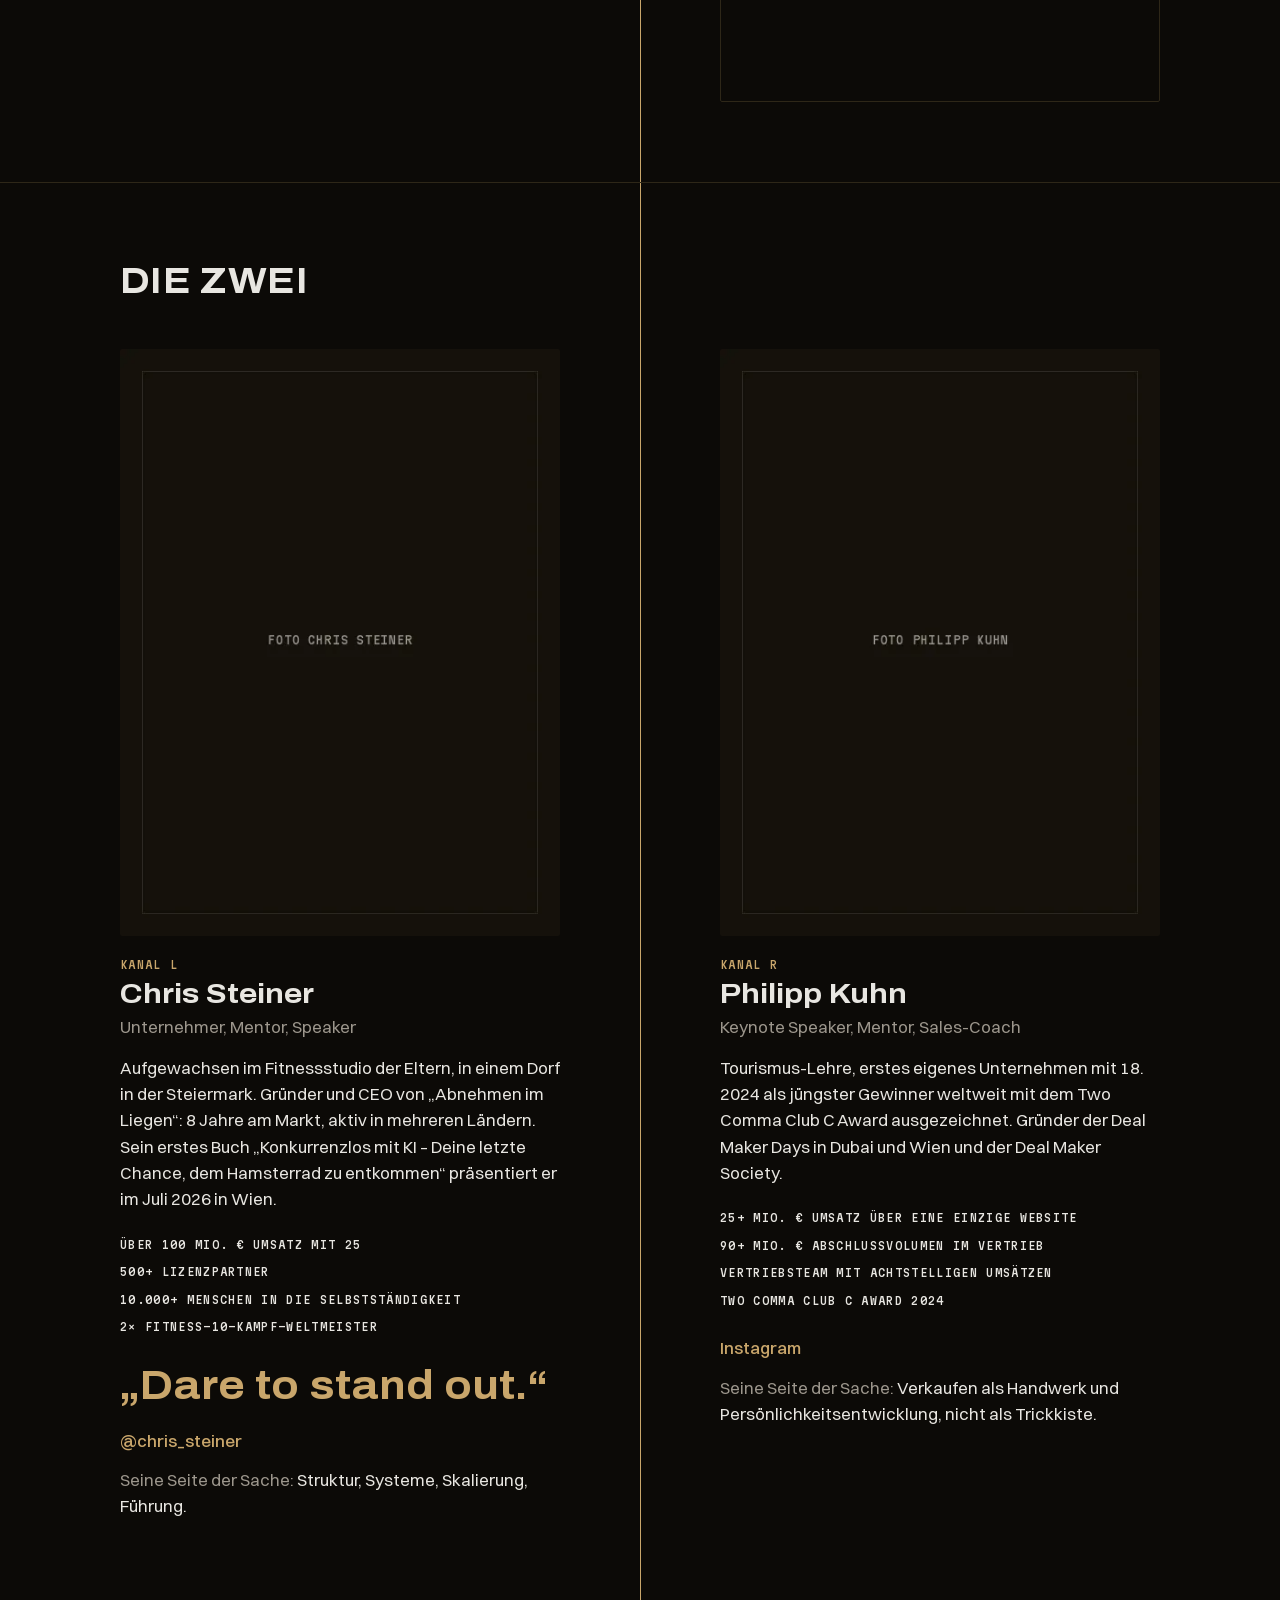
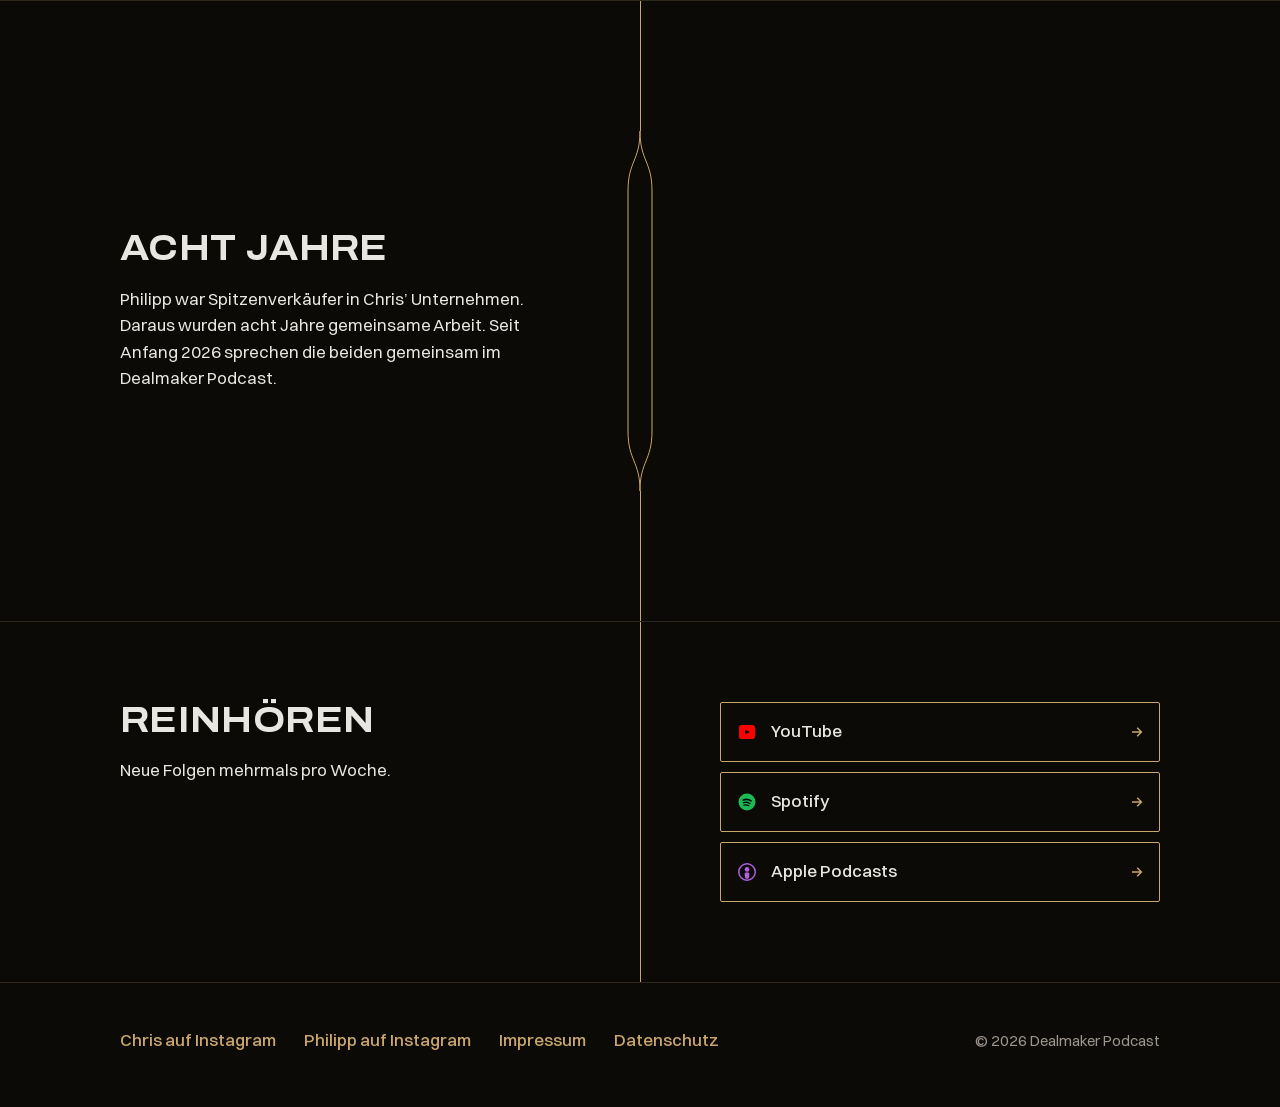
==== commit b0ae7983: "Desktop-Kollision an der Verzweigung beheben, Fonts und Lizenz nachziehen Im Acht-Jahre-Abschnitt sc" ====
--- a/index.html
+++ b/index.html
@@ -123,7 +123,7 @@
             <li>2× Fitness-10-Kampf-Weltmeister</li>
           </ul>
           <p class="zitat">„Dare to stand out.“</p>
-          <a class="ig" href="https://www.instagram.com/chris_steiner/" target="_blank" rel="noopener" aria-label="Chris Steiner auf Instagram">@chris_steiner</a>
+          <a class="ig" href="https://www.instagram.com/chris_steiner/" target="_blank" rel="noopener">@chris_steiner</a>
           <p class="seite"><span class="gedimmt">Seine Seite der Sache:</span> Struktur, Systeme, Skalierung, Führung.</p>
         </article>
         <article class="person">
--- a/styles.css
+++ b/styles.css
@@ -646,6 +646,8 @@
 
   .seg-acht .inhalt {
     min-height: 460px;
+    display: grid;
+    align-content: center;
   }
 
   .footer-inhalt {
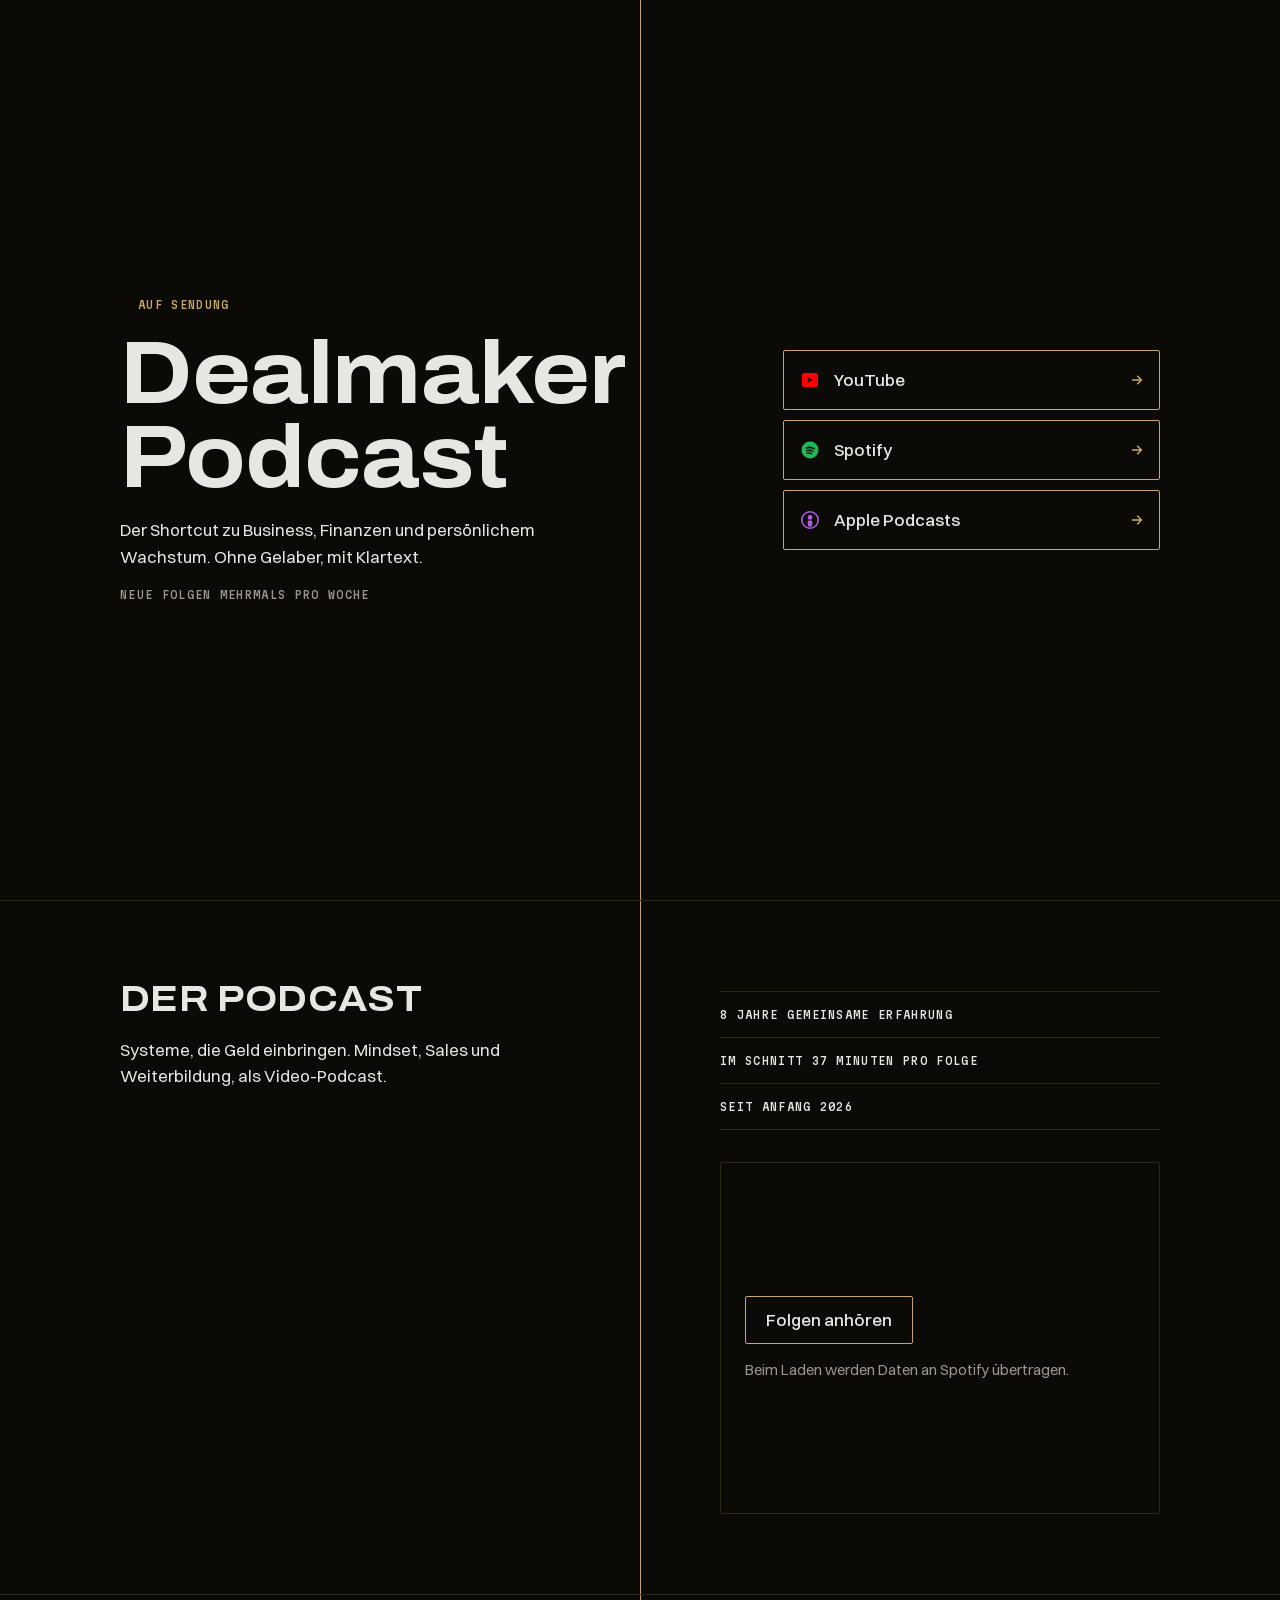
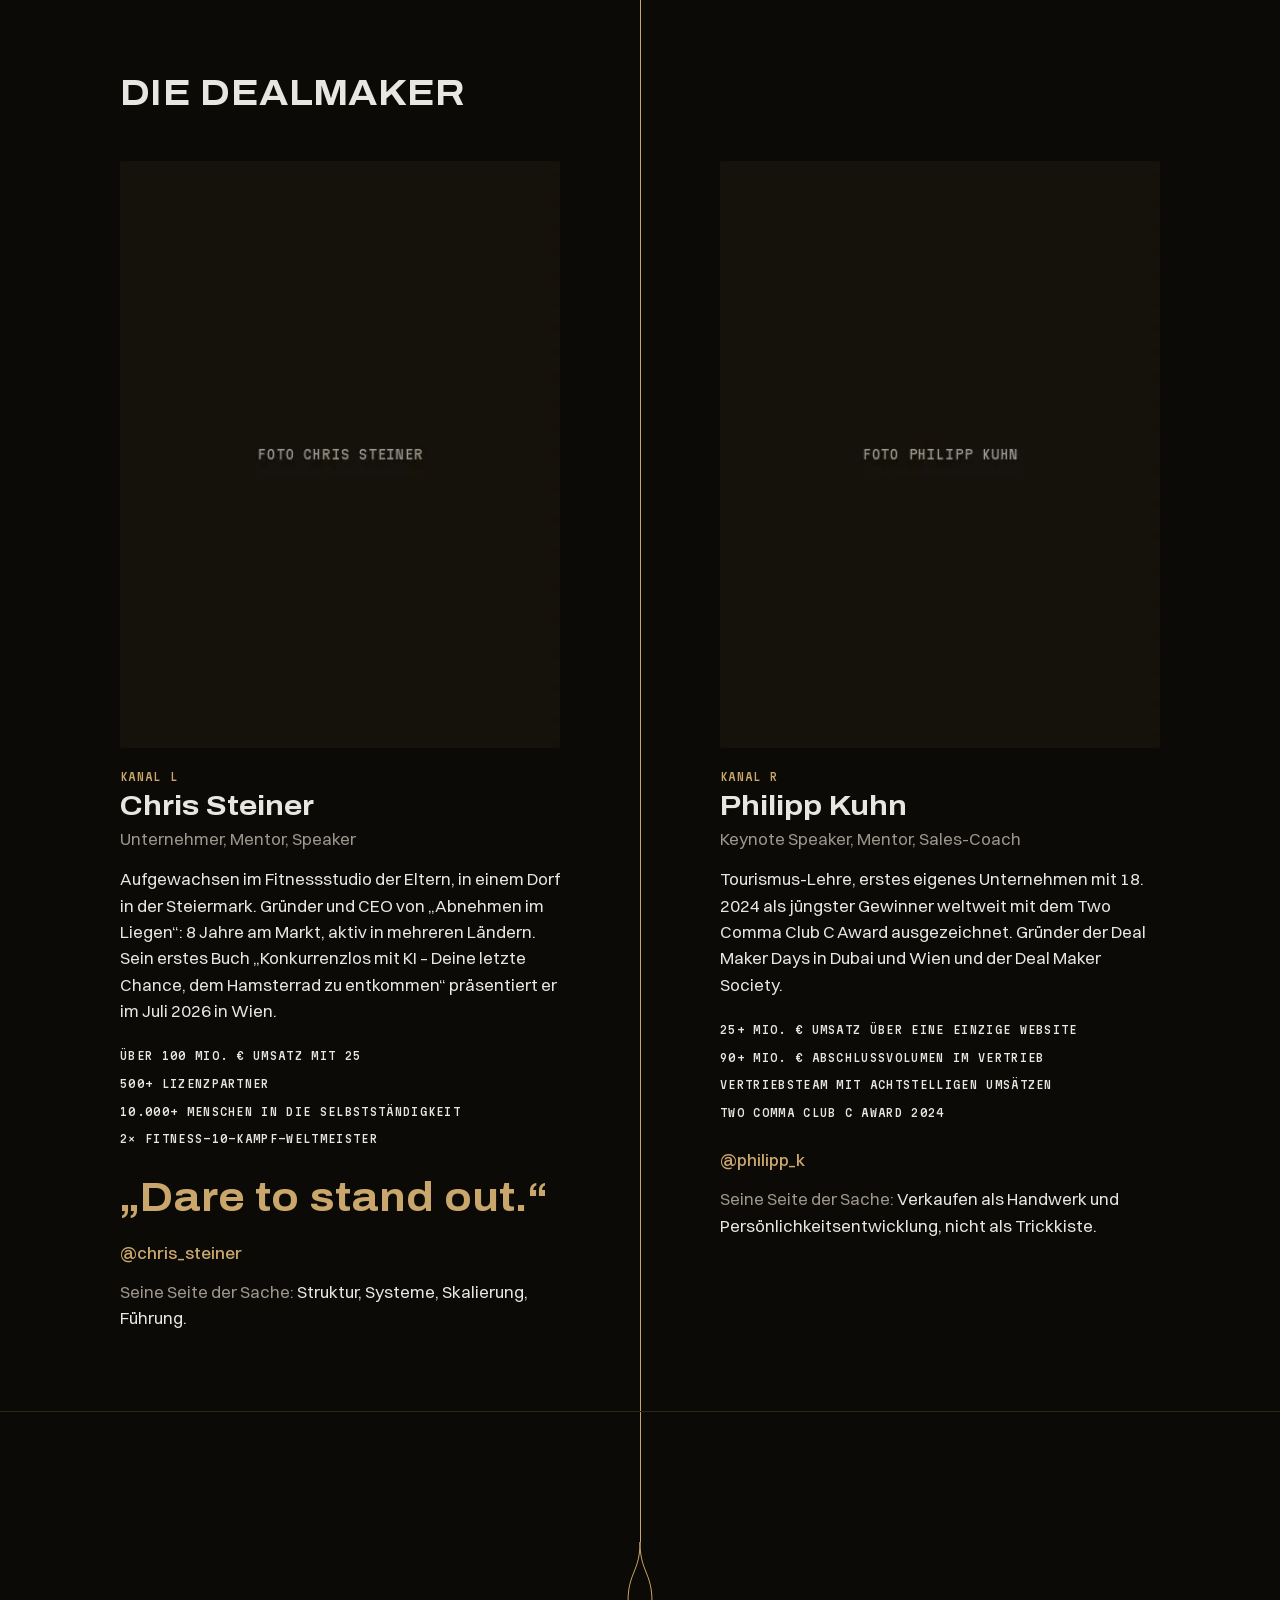
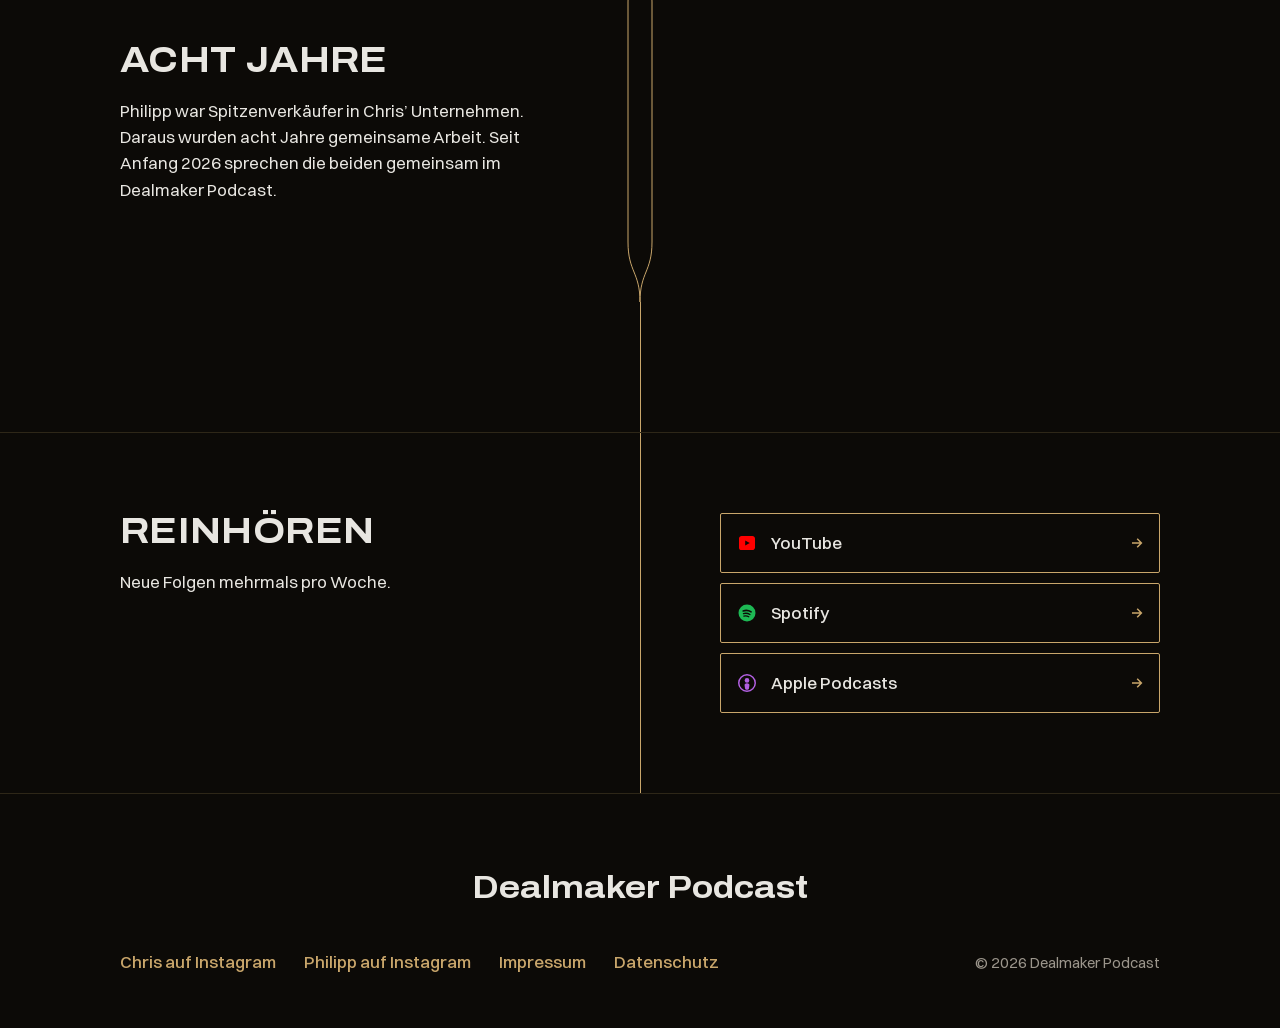
==== commit fdce7212: "Seite lebendiger: Reveals, Gold-Swipe, Parallax, Die Dealmaker, Footer-Abschluss Umsetzung der neuen" ====
--- a/index.html
+++ b/index.html
@@ -27,6 +27,7 @@
   <link rel="preload" href="fonts/switzer-400.woff2" as="font" type="font/woff2" crossorigin>
   <link rel="preload" href="fonts/switzer-500.woff2" as="font" type="font/woff2" crossorigin>
   <link rel="stylesheet" href="styles.css">
+  <script>document.documentElement.classList.add("js")</script>
   <script src="app.js" defer></script>
 </head>
 <body>
@@ -38,7 +39,7 @@
         <p class="mono sendung"><span class="licht" aria-hidden="true"></span>Auf Sendung</p>
         <h1>Dealmaker Podcast</h1>
         <p class="hero-text">Der Shortcut zu Business, Finanzen und persönlichem Wachstum. Ohne Gelaber, mit Klartext.</p>
-        <p class="mono statzeile">43+ Folgen · Ø 37 Min</p>
+        <p class="mono statzeile">Neue Folgen mehrmals pro Woche</p>
       </div>
       <div class="spalte">
         <ul class="plattformen" role="list">
@@ -80,19 +81,16 @@
       <span class="naht" aria-hidden="true"></span>
       <div class="inhalt seg-grid">
         <div class="spalte">
-          <h2 id="h-podcast">Der Podcast</h2>
-          <p class="hero-text">Systeme, die Geld einbringen. Mindset, Sales und Weiterbildung, als Video-Podcast. Mehrere Folgen pro Woche, im Schnitt 37 Minuten, seit Anfang 2026.</p>
-        </div>
-        <div class="spalte">
-          <p class="mono label themen-label">Wiederkehrende Themen</p>
-          <ul class="themen" role="list">
-            <li>Millionen-Deals und wie sie zustande kommen</li>
-            <li>Umsatz als Tabuthema im DACH-Raum</li>
-            <li>KI als aktuell größte Chance</li>
-            <li>Community-Fragen ohne Filter</li>
-            <li>Kritik und Hate offen beantwortet</li>
-          </ul>
-          <div class="embed" id="spotify-embed">
+          <h2 id="h-podcast" data-reveal>Der Podcast</h2>
+          <p class="hero-text" data-reveal>Systeme, die Geld einbringen. Mindset, Sales und Weiterbildung, als Video-Podcast.</p>
+        </div>
+        <div class="spalte">
+          <ul class="themen daten" role="list" data-reveal>
+            <li>8 Jahre gemeinsame Erfahrung</li>
+            <li>Im Schnitt 37 Minuten pro Folge</li>
+            <li>Seit Anfang 2026</li>
+          </ul>
+          <div class="embed" id="spotify-embed" data-reveal>
             <div class="embed-platzhalter">
               <button type="button" class="knopf" id="spotify-laden">Folgen anhören</button>
               <p class="hinweis">Beim Laden werden Daten an Spotify übertragen.</p>
@@ -105,13 +103,15 @@
     <section class="seg" aria-labelledby="h-zwei">
       <span class="naht" aria-hidden="true"></span>
       <div class="inhalt seg-grid">
-        <h2 id="h-zwei" class="spalte-voll">Die zwei</h2>
-        <article class="person">
-          <img src="img/chris-800.webp"
-               srcset="img/chris-480.webp 480w, img/chris-800.webp 800w"
-               sizes="(min-width: 1024px) 440px, calc(100vw - 68px)"
-               width="800" height="1067" loading="lazy" decoding="async"
-               alt="Porträt von Chris Steiner">
+        <h2 id="h-zwei" class="spalte-voll" data-reveal>Die Dealmaker</h2>
+        <article class="person" data-reveal>
+          <div class="foto"><div class="foto-innen">
+            <img src="img/chris-800.webp"
+                 srcset="img/chris-480.webp 480w, img/chris-800.webp 800w"
+                 sizes="(min-width: 1024px) 440px, calc(100vw - 68px)"
+                 width="800" height="1067" loading="lazy" decoding="async"
+                 alt="Porträt von Chris Steiner">
+          </div></div>
           <p class="mono label">Kanal L</p>
           <h3>Chris Steiner</h3>
           <p class="rolle">Unternehmer, Mentor, Speaker</p>
@@ -126,12 +126,14 @@
           <a class="ig" href="https://www.instagram.com/chris_steiner/" target="_blank" rel="noopener">@chris_steiner</a>
           <p class="seite"><span class="gedimmt">Seine Seite der Sache:</span> Struktur, Systeme, Skalierung, Führung.</p>
         </article>
-        <article class="person">
-          <img src="img/philipp-800.webp"
-               srcset="img/philipp-480.webp 480w, img/philipp-800.webp 800w"
-               sizes="(min-width: 1024px) 440px, calc(100vw - 68px)"
-               width="800" height="1067" loading="lazy" decoding="async"
-               alt="Porträt von Philipp Kuhn">
+        <article class="person" data-reveal>
+          <div class="foto"><div class="foto-innen">
+            <img src="img/philipp-800.webp"
+                 srcset="img/philipp-480.webp 480w, img/philipp-800.webp 800w"
+                 sizes="(min-width: 1024px) 440px, calc(100vw - 68px)"
+                 width="800" height="1067" loading="lazy" decoding="async"
+                 alt="Porträt von Philipp Kuhn">
+          </div></div>
           <p class="mono label">Kanal R</p>
           <h3>Philipp Kuhn</h3>
           <p class="rolle">Keynote Speaker, Mentor, Sales-Coach</p>
@@ -142,7 +144,7 @@
             <li>Vertriebsteam mit achtstelligen Umsätzen</li>
             <li>Two Comma Club C Award 2024</li>
           </ul>
-          <a class="ig" href="[[INSTAGRAM-PHILIPP]]" target="_blank" rel="noopener" aria-label="Philipp Kuhn auf Instagram">Instagram</a>
+          <a class="ig" href="https://www.instagram.com/philipp_k/" target="_blank" rel="noopener">@philipp_k</a>
           <p class="seite"><span class="gedimmt">Seine Seite der Sache:</span> Verkaufen als Handwerk und Persönlichkeitsentwicklung, nicht als Trickkiste.</p>
         </article>
       </div>
@@ -157,8 +159,8 @@
       </div>
       <div class="inhalt seg-grid">
         <div class="spalte">
-          <h2 id="h-acht">Acht Jahre</h2>
-          <p class="hero-text">Philipp war Spitzenverkäufer in Chris’ Unternehmen. Daraus wurden acht Jahre gemeinsame Arbeit. Seit Anfang 2026 sprechen die beiden gemeinsam im Dealmaker Podcast.</p>
+          <h2 id="h-acht" data-reveal>Acht Jahre</h2>
+          <p class="hero-text" data-reveal>Philipp war Spitzenverkäufer in Chris’ Unternehmen. Daraus wurden acht Jahre gemeinsame Arbeit. Seit Anfang 2026 sprechen die beiden gemeinsam im Dealmaker Podcast.</p>
         </div>
       </div>
     </section>
@@ -167,11 +169,11 @@
       <span class="naht" aria-hidden="true"></span>
       <div class="inhalt seg-grid">
         <div class="spalte">
-          <h2 id="h-hoeren">Reinhören</h2>
-          <p class="hero-text">Neue Folgen mehrmals pro Woche.</p>
-        </div>
-        <div class="spalte">
-          <ul class="plattformen" role="list">
+          <h2 id="h-hoeren" data-reveal>Reinhören</h2>
+          <p class="hero-text" data-reveal>Neue Folgen mehrmals pro Woche.</p>
+        </div>
+        <div class="spalte">
+          <ul class="plattformen" role="list" data-reveal>
             <li>
               <a class="plattform" href="[[YOUTUBE-KANAL-URL]]" target="_blank" rel="noopener"
                  aria-label="Dealmaker Podcast auf YouTube ansehen"
@@ -208,13 +210,20 @@
 
   <footer>
     <div class="footer-inhalt">
-      <ul class="footer-links" role="list">
-        <li><a href="https://www.instagram.com/chris_steiner/" target="_blank" rel="noopener">Chris auf Instagram</a></li>
-        <li><a href="[[INSTAGRAM-PHILIPP]]" target="_blank" rel="noopener">Philipp auf Instagram</a></li>
-        <li><a href="impressum.html">Impressum</a></li>
-        <li><a href="datenschutz.html">Datenschutz</a></li>
-      </ul>
-      <p class="copyright">© 2026 Dealmaker Podcast</p>
+      <div class="footer-marke" data-reveal>
+        <span class="licht licht-ende" aria-hidden="true"></span>
+        <!-- [[LOGO-DEALMAKER]]: Sobald die Logodatei da ist, ersetzt sie diesen Schriftzug als <img>. -->
+        <p class="marke">Dealmaker Podcast</p>
+      </div>
+      <div class="footer-zeile">
+        <ul class="footer-links" role="list">
+          <li><a href="https://www.instagram.com/chris_steiner/" target="_blank" rel="noopener">Chris auf Instagram</a></li>
+          <li><a href="https://www.instagram.com/philipp_k/" target="_blank" rel="noopener">Philipp auf Instagram</a></li>
+          <li><a href="impressum.html">Impressum</a></li>
+          <li><a href="datenschutz.html">Datenschutz</a></li>
+        </ul>
+        <p class="copyright">© 2026 Dealmaker Podcast</p>
+      </div>
     </div>
   </footer>
 
--- a/styles.css
+++ b/styles.css
@@ -254,6 +254,8 @@
 }
 
 .plattform {
+  position: relative;
+  overflow: hidden;
   display: flex;
   align-items: center;
   gap: 14px;
@@ -265,7 +267,8 @@
   color: var(--weiss);
   font-weight: 500;
   text-decoration: none;
-  transition: border-color 0.12s ease, background-color 0.12s ease;
+  transition: border-color 0.12s ease, background-color 0.12s ease,
+              transform 0.2s ease, box-shadow 0.2s ease;
 }
 
 .plattform:hover,
@@ -274,6 +277,33 @@
   background: var(--schwarz-erhoeht);
 }
 
+.plattform:hover {
+  transform: translateY(-1px);
+  box-shadow: 0 10px 26px rgba(201, 166, 107, 0.10);
+}
+
+/* Goldener Swipe beim Klick */
+.plattform::after {
+  content: "";
+  position: absolute;
+  top: 0;
+  bottom: 0;
+  left: 0;
+  width: 55%;
+  background: linear-gradient(105deg, transparent 0%, rgba(217, 193, 150, 0.30) 50%, transparent 100%);
+  transform: translateX(-190%);
+  pointer-events: none;
+}
+
+.plattform.klick-swipe::after {
+  animation: gold-swipe 0.55s ease-out;
+}
+
+@keyframes gold-swipe {
+  from { transform: translateX(-190%); }
+  to   { transform: translateX(300%); }
+}
+
 .plattform .icon {
   flex: none;
 }
@@ -299,14 +329,18 @@
 
 /* ---------- Der Podcast ---------- */
 
-.themen-label {
-  margin-top: 32px;
-}
-
 .themen {
   list-style: none;
   margin-top: 10px;
   max-width: 62ch;
+}
+
+.daten li {
+  font-family: var(--schrift-mono);
+  font-size: 11px;
+  font-weight: 500;
+  letter-spacing: 0.12em;
+  text-transform: uppercase;
 }
 
 .themen li {
@@ -377,9 +411,30 @@
   margin-top: 40px;
 }
 
-.person img {
+.foto {
+  position: relative;
+  overflow: hidden;
+  aspect-ratio: 3 / 4;
+  border-radius: 2px;
+}
+
+.foto-innen {
+  position: absolute;
+  left: 0;
+  right: 0;
+  top: -7%;
+  bottom: -7%;
+}
+
+.foto-innen img {
   width: 100%;
-  border-radius: 2px;
+  height: 100%;
+  object-fit: cover;
+  transition: transform 0.6s cubic-bezier(0.2, 0.6, 0.2, 1);
+}
+
+.person:hover .foto-innen img {
+  transform: scale(1.03);
 }
 
 .person .label {
@@ -473,11 +528,46 @@
   display: none;
 }
 
+/* ---------- Sanfte Scroll-Reveals ---------- */
+
+.js [data-reveal] {
+  opacity: 0;
+  transform: translateY(16px);
+  transition: opacity 0.65s ease, transform 0.65s ease;
+}
+
+.js [data-reveal].sichtbar {
+  opacity: 1;
+  transform: none;
+}
+
 /* ---------- Footer ---------- */
 
 footer {
   border-top: 1px solid var(--schwarz-linie);
   padding: 32px 20px 40px 48px;
+}
+
+.footer-marke {
+  display: flex;
+  flex-direction: column;
+  align-items: center;
+  gap: 14px;
+  padding: 20px 0 36px;
+}
+
+.footer-marke .licht-ende {
+  opacity: 0;
+  animation: licht-puls 3s ease-in-out 0.3s infinite;
+}
+
+.marke {
+  font-family: var(--schrift-display);
+  font-weight: 700;
+  font-size: clamp(1.5rem, 5.5vw, 2rem);
+  line-height: 1;
+  color: var(--weiss);
+  text-align: center;
 }
 
 .footer-links {
@@ -650,7 +740,7 @@
     align-content: center;
   }
 
-  .footer-inhalt {
+  .footer-zeile {
     display: flex;
     align-items: center;
     justify-content: space-between;
@@ -684,12 +774,34 @@
 @media (prefers-reduced-motion: reduce) {
   .naht-hero,
   .licht,
-  .hero .plattform {
+  .footer-marke .licht-ende,
+  .hero .plattform,
+  .plattform.klick-swipe::after {
     animation: none;
   }
 
   .licht,
+  .footer-marke .licht-ende,
   .hero .plattform {
     opacity: 1;
   }
-}
+
+  .js [data-reveal] {
+    opacity: 1;
+    transform: none;
+    transition: none;
+  }
+
+  .plattform:hover {
+    transform: none;
+    box-shadow: none;
+  }
+
+  .person:hover .foto-innen img {
+    transform: none;
+  }
+
+  .foto-innen {
+    transform: none !important;
+  }
+}
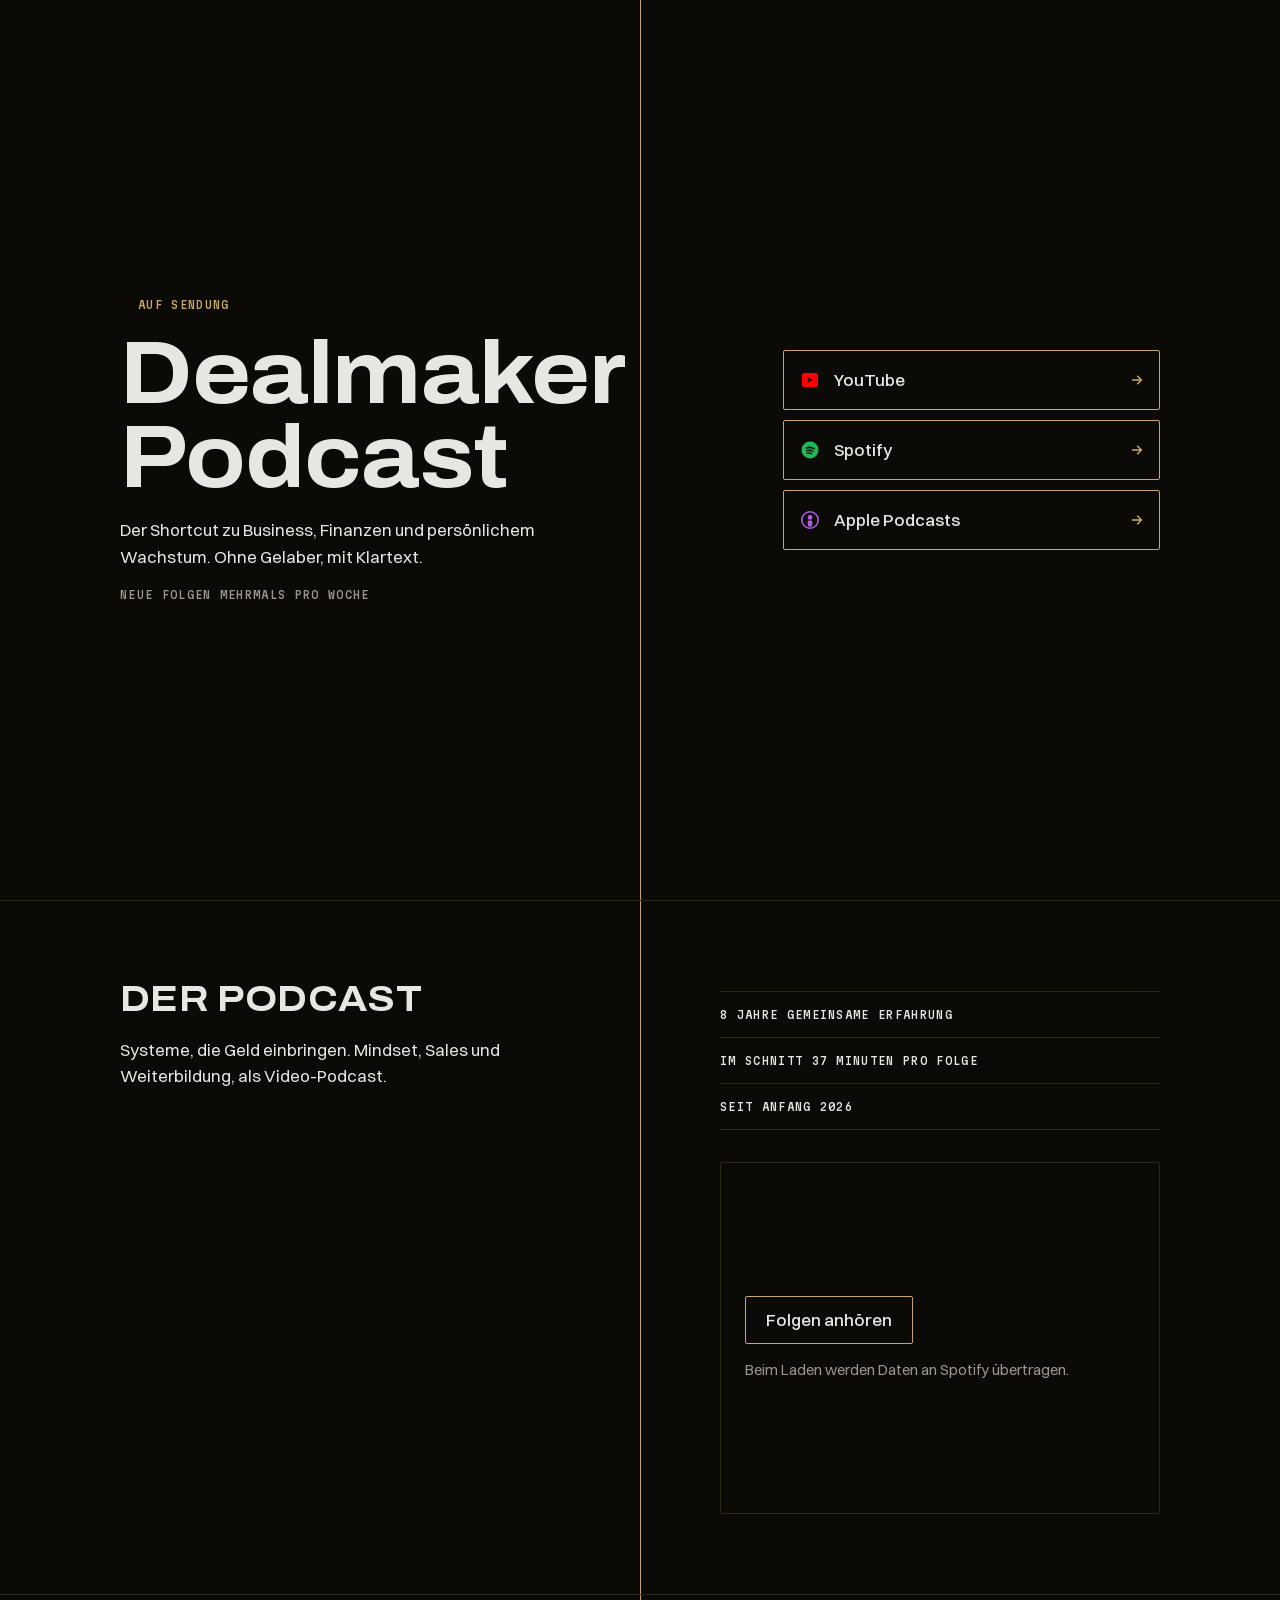
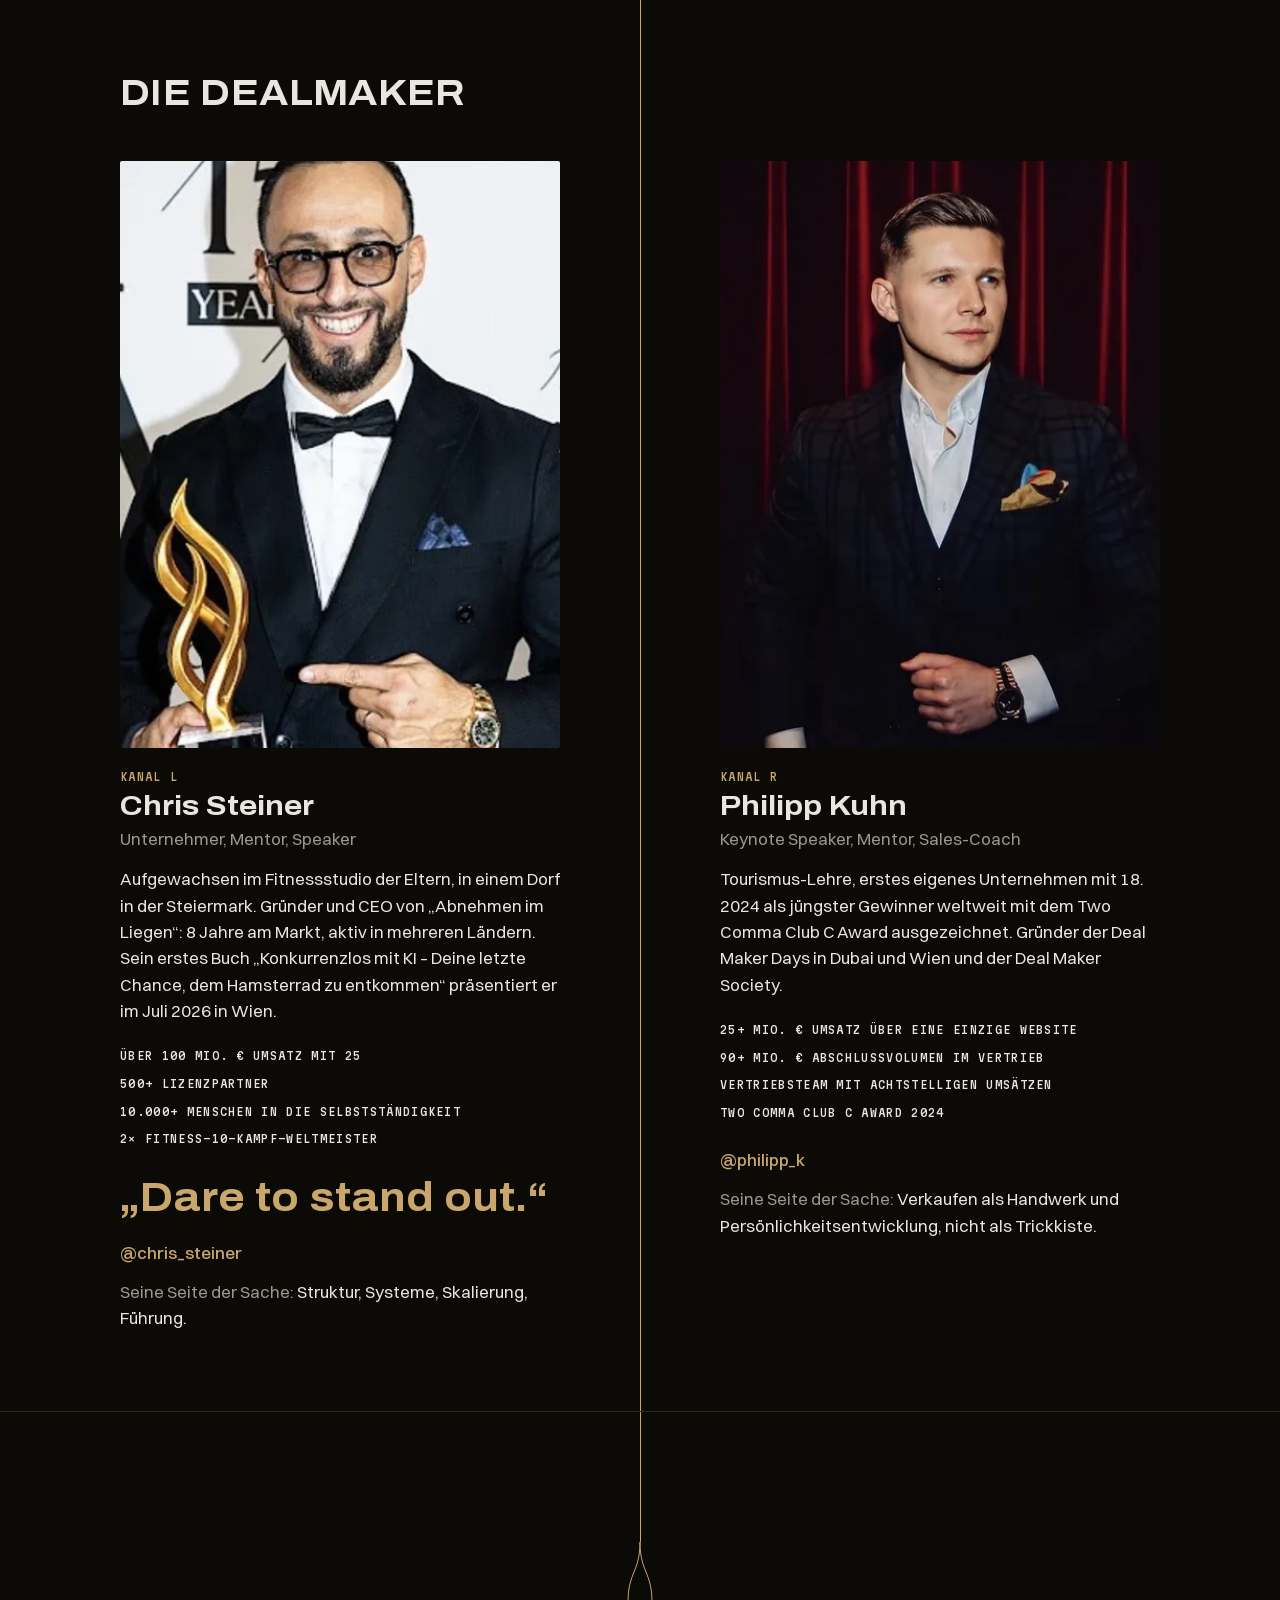
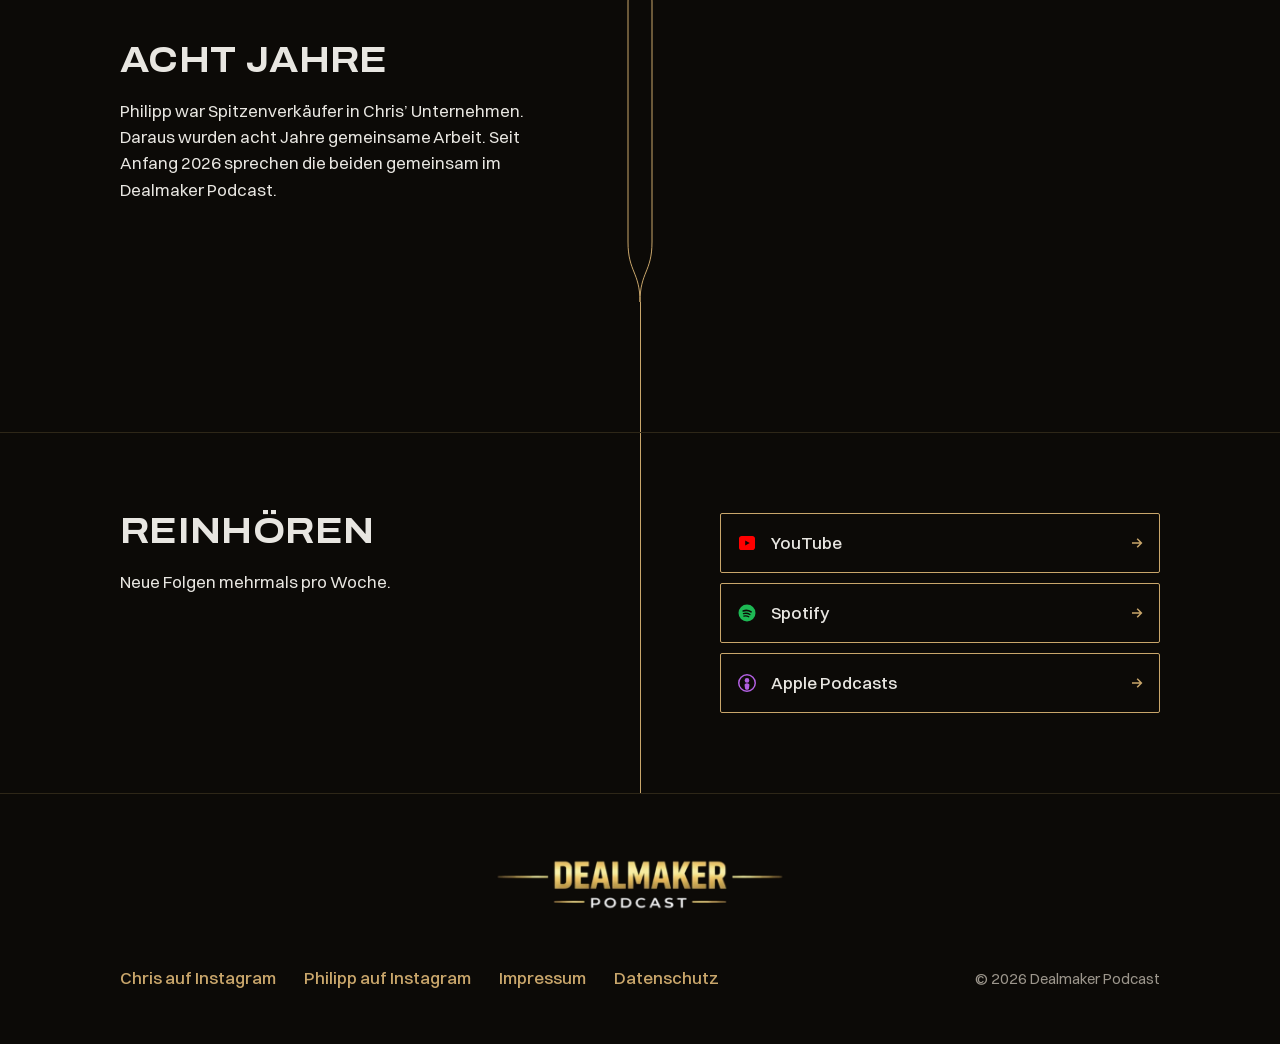
==== commit 5068db44: "Echte Fotos, Logo im Footer, YouTube-Link, Cloudflare-Deploy-Config - Porträts von Chris und Philipp" ====
--- a/index.html
+++ b/index.html
@@ -9,11 +9,11 @@
 
   <meta property="og:title" content="Dealmaker Podcast">
   <meta property="og:description" content="Der Shortcut zu Business, Finanzen und persönlichem Wachstum. Mit Chris Steiner und Philipp Kuhn. Ohne Gelaber, mit Klartext.">
-  <meta property="og:url" content="[[SEITEN-URL]]/">
+  <meta property="og:url" content="https://podcast.simon-englich.workers.dev/">
   <meta property="og:type" content="website">
   <meta property="og:site_name" content="Dealmaker Podcast">
   <meta property="og:locale" content="de_AT">
-  <meta property="og:image" content="[[SEITEN-URL]]/img/og.jpg">
+  <meta property="og:image" content="https://podcast.simon-englich.workers.dev/img/og.jpg">
   <meta property="og:image:width" content="1200">
   <meta property="og:image:height" content="630">
   <meta property="og:image:alt" content="Dealmaker Podcast, Schriftzug auf schwarzem Grund mit goldener Linie und Aufnahmelicht">
@@ -44,7 +44,7 @@
       <div class="spalte">
         <ul class="plattformen" role="list">
           <li>
-            <a class="plattform" href="[[YOUTUBE-KANAL-URL]]" target="_blank" rel="noopener"
+            <a class="plattform" href="https://www.youtube.com/@dealmakerpodcastofficial" target="_blank" rel="noopener"
                aria-label="Dealmaker Podcast auf YouTube ansehen"
                data-track="link_click" data-plattform="youtube" data-position="hero">
               <svg class="icon" width="20" height="20" viewBox="0 0 20 20" aria-hidden="true" focusable="false"><path fill="#FF0000" fill-rule="evenodd" clip-rule="evenodd" d="M2 5.6C2 4.16 3.16 3 4.6 3h10.8C16.84 3 18 4.16 18 5.6v8.8c0 1.44-1.16 2.6-2.6 2.6H4.6A2.6 2.6 0 0 1 2 14.4V5.6Zm6.2 1.9v5l4.6-2.5-4.6-2.5Z"/></svg>
@@ -175,7 +175,7 @@
         <div class="spalte">
           <ul class="plattformen" role="list" data-reveal>
             <li>
-              <a class="plattform" href="[[YOUTUBE-KANAL-URL]]" target="_blank" rel="noopener"
+              <a class="plattform" href="https://www.youtube.com/@dealmakerpodcastofficial" target="_blank" rel="noopener"
                  aria-label="Dealmaker Podcast auf YouTube ansehen"
                  data-track="link_click" data-plattform="youtube" data-position="footer">
                 <svg class="icon" width="20" height="20" viewBox="0 0 20 20" aria-hidden="true" focusable="false"><path fill="#FF0000" fill-rule="evenodd" clip-rule="evenodd" d="M2 5.6C2 4.16 3.16 3 4.6 3h10.8C16.84 3 18 4.16 18 5.6v8.8c0 1.44-1.16 2.6-2.6 2.6H4.6A2.6 2.6 0 0 1 2 14.4V5.6Zm6.2 1.9v5l4.6-2.5-4.6-2.5Z"/></svg>
@@ -211,9 +211,8 @@
   <footer>
     <div class="footer-inhalt">
       <div class="footer-marke" data-reveal>
-        <span class="licht licht-ende" aria-hidden="true"></span>
-        <!-- [[LOGO-DEALMAKER]]: Sobald die Logodatei da ist, ersetzt sie diesen Schriftzug als <img>. -->
-        <p class="marke">Dealmaker Podcast</p>
+        <img class="marke-logo" src="img/logo.webp" width="640" height="132"
+             alt="Dealmaker Podcast" loading="lazy" decoding="async">
       </div>
       <div class="footer-zeile">
         <ul class="footer-links" role="list">
--- a/styles.css
+++ b/styles.css
@@ -552,22 +552,13 @@
   display: flex;
   flex-direction: column;
   align-items: center;
-  gap: 14px;
-  padding: 20px 0 36px;
-}
-
-.footer-marke .licht-ende {
-  opacity: 0;
-  animation: licht-puls 3s ease-in-out 0.3s infinite;
-}
-
-.marke {
-  font-family: var(--schrift-display);
-  font-weight: 700;
-  font-size: clamp(1.5rem, 5.5vw, 2rem);
-  line-height: 1;
-  color: var(--weiss);
-  text-align: center;
+  padding: 24px 0 40px;
+}
+
+.marke-logo {
+  width: min(300px, 72vw);
+  height: auto;
+  display: block;
 }
 
 .footer-links {
@@ -774,14 +765,12 @@
 @media (prefers-reduced-motion: reduce) {
   .naht-hero,
   .licht,
-  .footer-marke .licht-ende,
   .hero .plattform,
   .plattform.klick-swipe::after {
     animation: none;
   }
 
   .licht,
-  .footer-marke .licht-ende,
   .hero .plattform {
     opacity: 1;
   }
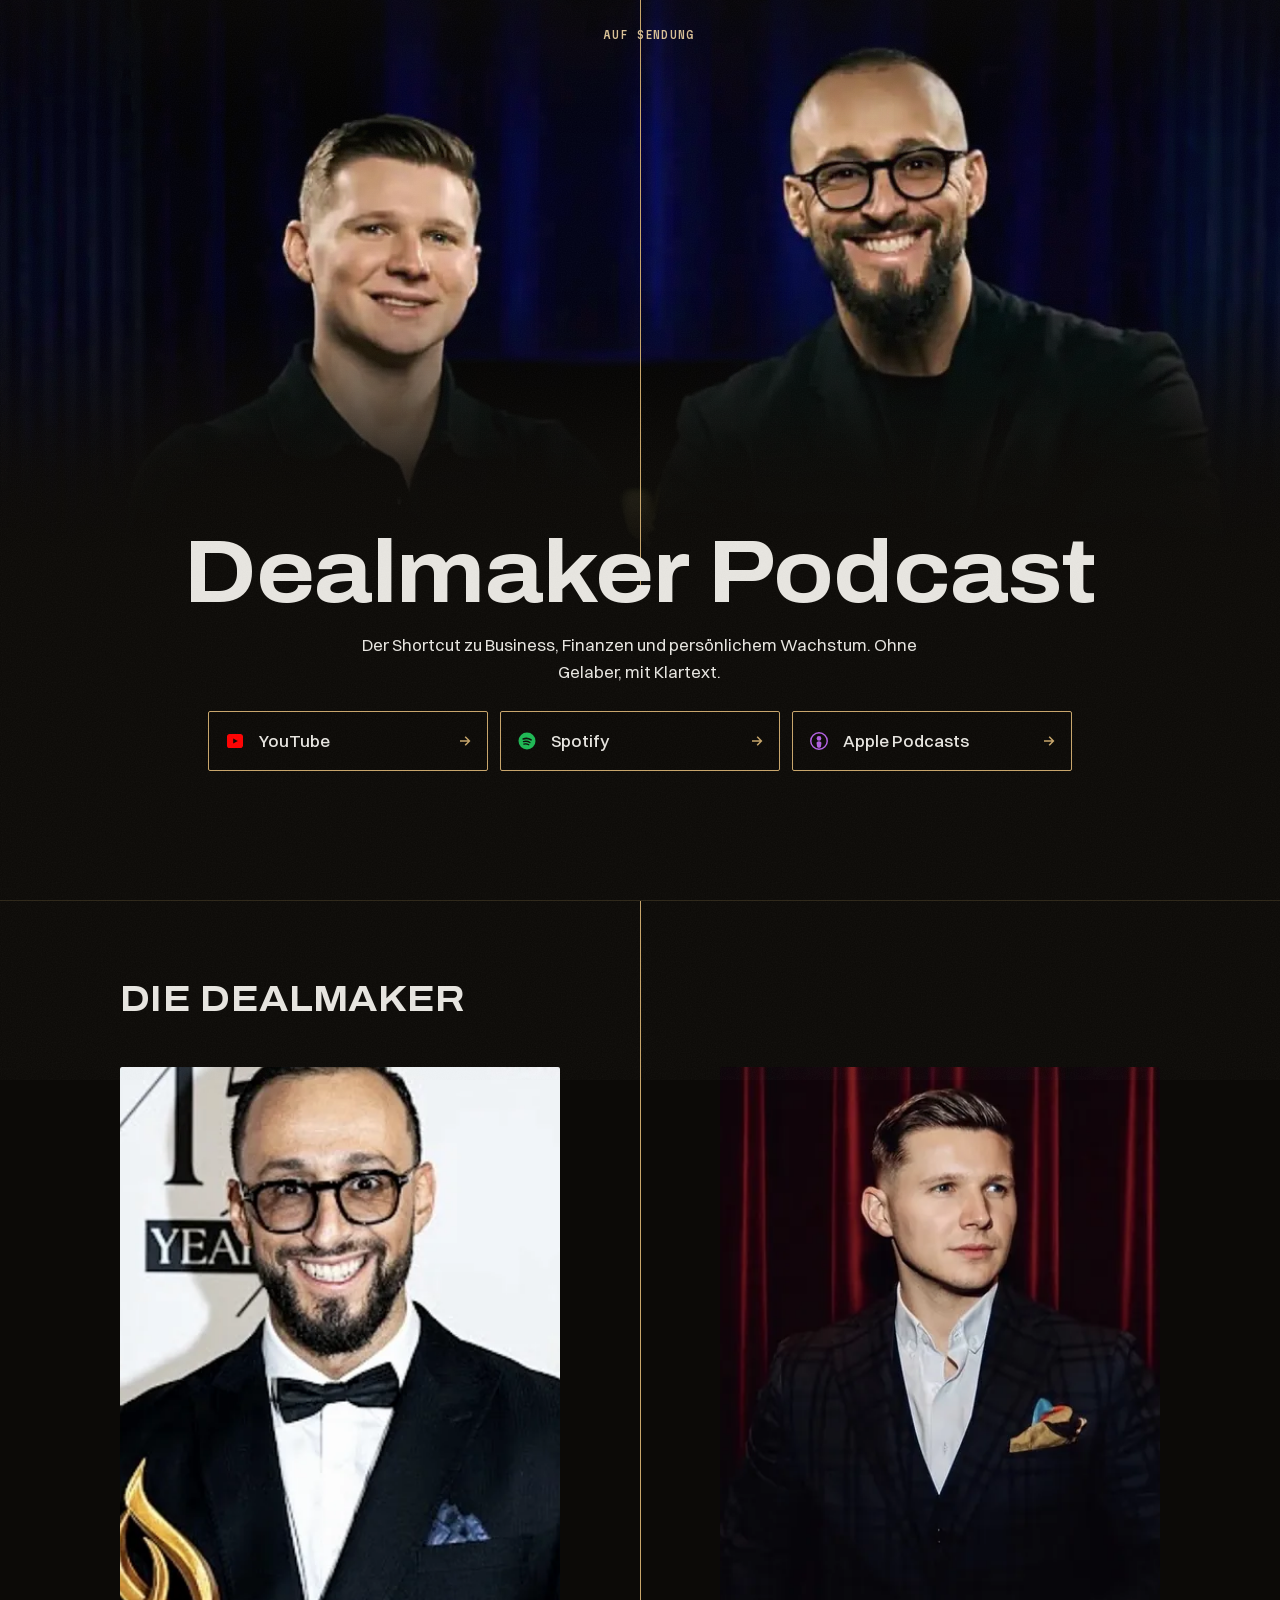
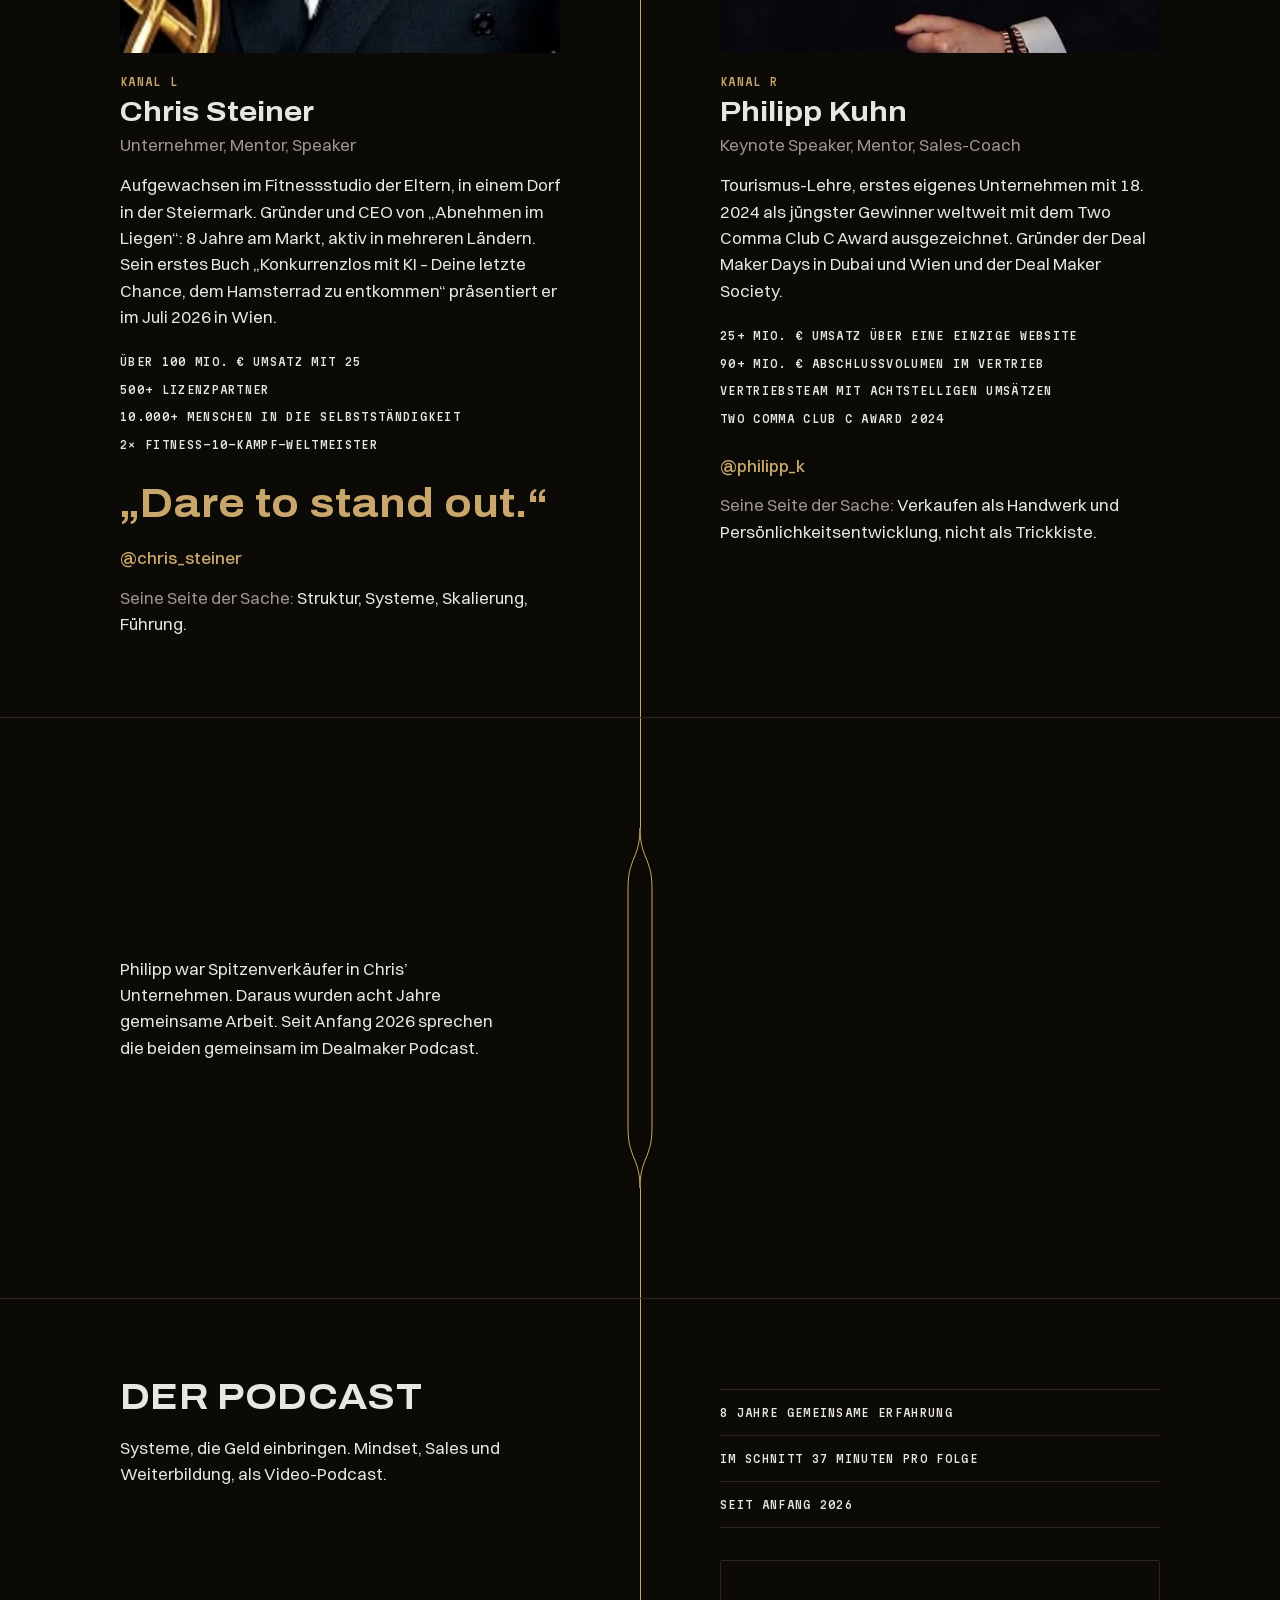
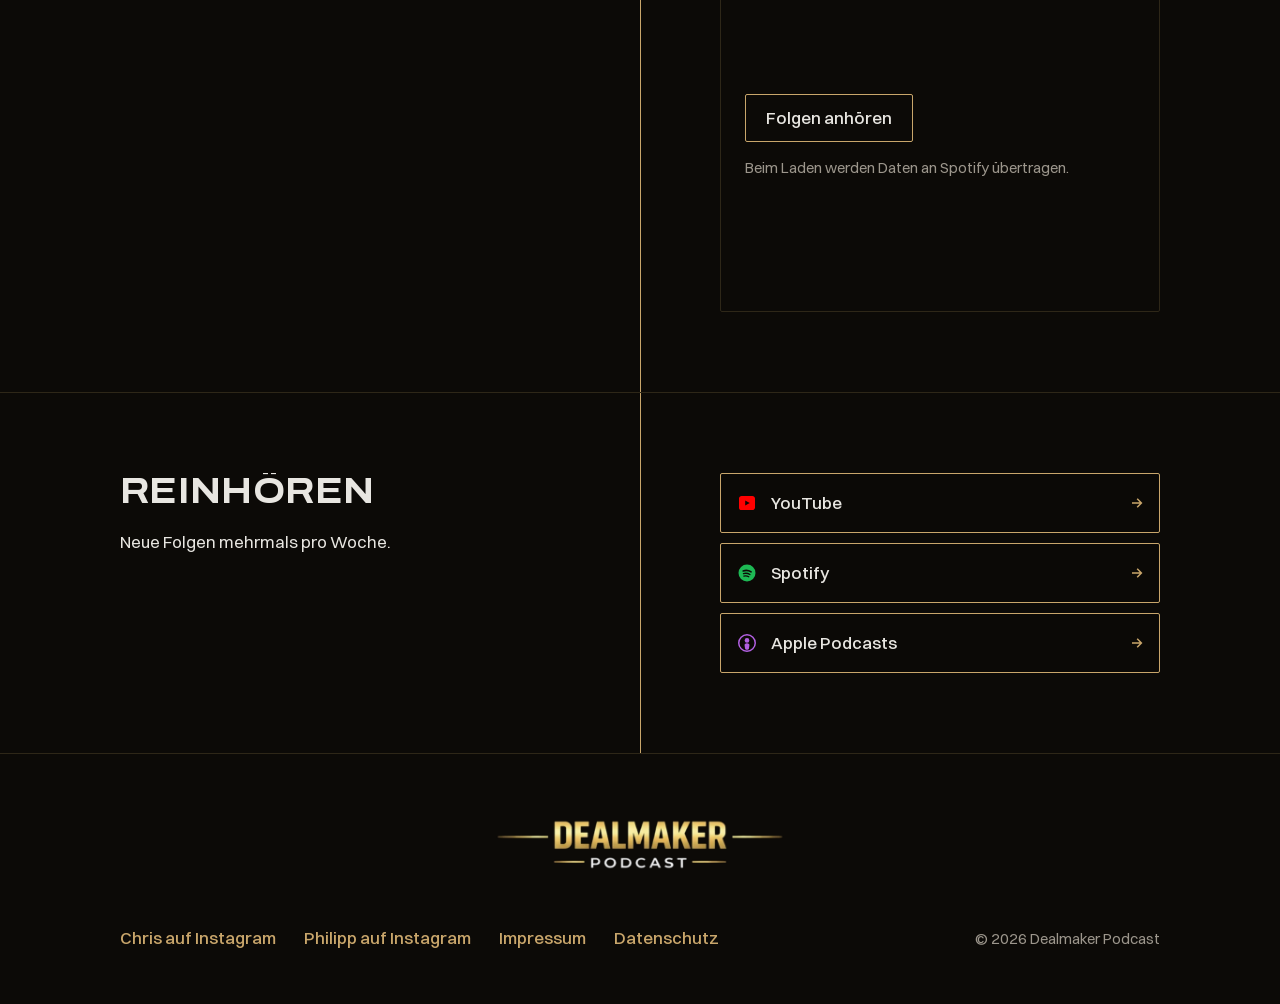
==== commit 148203d8: "Kino-Hero mit beiden Dealmakern, neue Reihenfolge, Effekt-Schicht Grosser Umbau nach Kundenfeedback " ====
--- a/index.html
+++ b/index.html
@@ -16,7 +16,7 @@
   <meta property="og:image" content="https://podcast.simon-englich.workers.dev/img/og.jpg">
   <meta property="og:image:width" content="1200">
   <meta property="og:image:height" content="630">
-  <meta property="og:image:alt" content="Dealmaker Podcast, Schriftzug auf schwarzem Grund mit goldener Linie und Aufnahmelicht">
+  <meta property="og:image:alt" content="Chris Steiner und Philipp Kuhn im Studio, darunter der Schriftzug Dealmaker Podcast">
   <meta name="twitter:card" content="summary_large_image">
 
   <link rel="icon" href="favicon.ico" sizes="32x32">
@@ -26,6 +26,8 @@
   <link rel="preload" href="fonts/archivo-700.woff2" as="font" type="font/woff2" crossorigin>
   <link rel="preload" href="fonts/switzer-400.woff2" as="font" type="font/woff2" crossorigin>
   <link rel="preload" href="fonts/switzer-500.woff2" as="font" type="font/woff2" crossorigin>
+  <link rel="preload" as="image" imagesrcset="img/buehne-mobil-480.webp 480w, img/buehne-mobil-720.webp 720w, img/buehne-mobil-940.webp 940w" imagesizes="100vw" media="(max-width: 1023.9px)">
+  <link rel="preload" as="image" imagesrcset="img/buehne-1000.webp 1000w, img/buehne-1440.webp 1440w" imagesizes="100vw" media="(min-width: 1024px)">
   <link rel="stylesheet" href="styles.css">
   <script>document.documentElement.classList.add("js")</script>
   <script src="app.js" defer></script>
@@ -34,14 +36,22 @@
 
   <header class="seg hero">
     <span class="naht naht-hero" aria-hidden="true"></span>
-    <div class="inhalt seg-grid">
-      <div class="spalte">
-        <p class="mono sendung"><span class="licht" aria-hidden="true"></span>Auf Sendung</p>
+    <p class="mono sendung"><span class="licht" aria-hidden="true"></span>Auf Sendung</p>
+    <div class="buehne">
+      <picture class="buehne-rahmen">
+        <source media="(min-width: 1024px)" srcset="img/buehne-1000.webp 1000w, img/buehne-1440.webp 1440w" sizes="100vw">
+        <img class="buehne-bild" src="img/buehne-mobil-720.webp"
+             srcset="img/buehne-mobil-480.webp 480w, img/buehne-mobil-720.webp 720w, img/buehne-mobil-940.webp 940w"
+             sizes="100vw" width="940" height="560"
+             alt="Chris Steiner und Philipp Kuhn im Studio des Dealmaker Podcasts"
+             fetchpriority="high" decoding="async">
+      </picture>
+      <span class="buehne-schleier" aria-hidden="true"></span>
+    </div>
+    <div class="inhalt held-inhalt">
+      <div class="held-block">
         <h1>Dealmaker Podcast</h1>
-        <p class="hero-text">Der Shortcut zu Business, Finanzen und persönlichem Wachstum. Ohne Gelaber, mit Klartext.</p>
-        <p class="mono statzeile">Neue Folgen mehrmals pro Woche</p>
-      </div>
-      <div class="spalte">
+        <p class="hero-text held-text">Der Shortcut zu Business, Finanzen und persönlichem Wachstum. Ohne Gelaber, mit Klartext.</p>
         <ul class="plattformen" role="list">
           <li>
             <a class="plattform" href="https://www.youtube.com/@dealmakerpodcastofficial" target="_blank" rel="noopener"
@@ -77,29 +87,6 @@
 
   <main>
 
-    <section class="seg" aria-labelledby="h-podcast">
-      <span class="naht" aria-hidden="true"></span>
-      <div class="inhalt seg-grid">
-        <div class="spalte">
-          <h2 id="h-podcast" data-reveal>Der Podcast</h2>
-          <p class="hero-text" data-reveal>Systeme, die Geld einbringen. Mindset, Sales und Weiterbildung, als Video-Podcast.</p>
-        </div>
-        <div class="spalte">
-          <ul class="themen daten" role="list" data-reveal>
-            <li>8 Jahre gemeinsame Erfahrung</li>
-            <li>Im Schnitt 37 Minuten pro Folge</li>
-            <li>Seit Anfang 2026</li>
-          </ul>
-          <div class="embed" id="spotify-embed" data-reveal>
-            <div class="embed-platzhalter">
-              <button type="button" class="knopf" id="spotify-laden">Folgen anhören</button>
-              <p class="hinweis">Beim Laden werden Daten an Spotify übertragen.</p>
-            </div>
-          </div>
-        </div>
-      </div>
-    </section>
-
     <section class="seg" aria-labelledby="h-zwei">
       <span class="naht" aria-hidden="true"></span>
       <div class="inhalt seg-grid">
@@ -122,11 +109,11 @@
             <li>10.000+ Menschen in die Selbstständigkeit</li>
             <li>2× Fitness-10-Kampf-Weltmeister</li>
           </ul>
-          <p class="zitat">„Dare to stand out.“</p>
+          <p class="zitat" data-reveal>„Dare to stand out.“</p>
           <a class="ig" href="https://www.instagram.com/chris_steiner/" target="_blank" rel="noopener">@chris_steiner</a>
           <p class="seite"><span class="gedimmt">Seine Seite der Sache:</span> Struktur, Systeme, Skalierung, Führung.</p>
         </article>
-        <article class="person" data-reveal>
+        <article class="person" data-reveal data-delay="90">
           <div class="foto"><div class="foto-innen">
             <img src="img/philipp-800.webp"
                  srcset="img/philipp-480.webp 480w, img/philipp-800.webp 800w"
@@ -159,8 +146,31 @@
       </div>
       <div class="inhalt seg-grid">
         <div class="spalte">
-          <h2 id="h-acht" data-reveal>Acht Jahre</h2>
+          <h2 id="h-acht" class="sr-nur">Acht Jahre</h2>
           <p class="hero-text" data-reveal>Philipp war Spitzenverkäufer in Chris’ Unternehmen. Daraus wurden acht Jahre gemeinsame Arbeit. Seit Anfang 2026 sprechen die beiden gemeinsam im Dealmaker Podcast.</p>
+        </div>
+      </div>
+    </section>
+
+    <section class="seg" aria-labelledby="h-podcast">
+      <span class="naht" aria-hidden="true"></span>
+      <div class="inhalt seg-grid">
+        <div class="spalte">
+          <h2 id="h-podcast" data-reveal>Der Podcast</h2>
+          <p class="hero-text" data-reveal data-delay="60">Systeme, die Geld einbringen. Mindset, Sales und Weiterbildung, als Video-Podcast.</p>
+        </div>
+        <div class="spalte">
+          <ul class="themen daten" role="list" data-reveal>
+            <li>8 Jahre gemeinsame Erfahrung</li>
+            <li>Im Schnitt 37 Minuten pro Folge</li>
+            <li>Seit Anfang 2026</li>
+          </ul>
+          <div class="embed" id="spotify-embed" data-reveal data-delay="90">
+            <div class="embed-platzhalter">
+              <button type="button" class="knopf" id="spotify-laden">Folgen anhören</button>
+              <p class="hinweis">Beim Laden werden Daten an Spotify übertragen.</p>
+            </div>
+          </div>
         </div>
       </div>
     </section>
@@ -170,10 +180,10 @@
       <div class="inhalt seg-grid">
         <div class="spalte">
           <h2 id="h-hoeren" data-reveal>Reinhören</h2>
-          <p class="hero-text" data-reveal>Neue Folgen mehrmals pro Woche.</p>
-        </div>
-        <div class="spalte">
-          <ul class="plattformen" role="list" data-reveal>
+          <p class="hero-text" data-reveal data-delay="60">Neue Folgen mehrmals pro Woche.</p>
+        </div>
+        <div class="spalte">
+          <ul class="plattformen" role="list" data-reveal data-delay="90">
             <li>
               <a class="plattform" href="https://www.youtube.com/@dealmakerpodcastofficial" target="_blank" rel="noopener"
                  aria-label="Dealmaker Podcast auf YouTube ansehen"
--- a/styles.css
+++ b/styles.css
@@ -74,6 +74,7 @@
 
   --naht-x: 24px;
   --naht-staerke: 1.5px;
+  --kurve: cubic-bezier(0.2, 0.7, 0.2, 1);
 }
 
 /* ---------- Grund ---------- */
@@ -102,6 +103,18 @@
   text-rendering: optimizeLegibility;
 }
 
+/* Filmkorn über der ganzen Seite, statisch und dezent */
+body::after {
+  content: "";
+  position: fixed;
+  inset: -20%;
+  z-index: 40;
+  pointer-events: none;
+  opacity: 0.05;
+  background-image: url("data:image/svg+xml,%3Csvg xmlns='http://www.w3.org/2000/svg' width='180' height='180'%3E%3Cfilter id='k'%3E%3CfeTurbulence type='fractalNoise' baseFrequency='0.8' numOctaves='2' stitchTiles='stitch'/%3E%3CfeColorMatrix type='saturate' values='0'/%3E%3C/filter%3E%3Crect width='180' height='180' filter='url(%23k)'/%3E%3C/svg%3E");
+  background-size: 180px 180px;
+}
+
 h1, h2, h3 {
   font-family: var(--schrift-display);
   font-weight: 700;
@@ -160,6 +173,16 @@
 
 .gedimmt {
   color: var(--weiss-gedimmt);
+}
+
+.sr-nur {
+  position: absolute;
+  width: 1px;
+  height: 1px;
+  margin: -1px;
+  overflow: hidden;
+  clip-path: inset(50%);
+  white-space: nowrap;
 }
 
 /* ---------- Naht und Sektionen ---------- */
@@ -185,8 +208,11 @@
 }
 
 .naht-hero {
+  bottom: auto;
+  height: calc(var(--buehne-h) + 36px);
+  z-index: 2;
   transform-origin: top center;
-  animation: naht-ziehen 0.5s cubic-bezier(0.4, 0, 0.2, 1) both;
+  animation: naht-ziehen 0.7s cubic-bezier(0.4, 0, 0.2, 1) 0.15s both;
 }
 
 @keyframes naht-ziehen {
@@ -194,23 +220,46 @@
   to   { transform: scaleY(1); }
 }
 
-/* ---------- Hero ---------- */
+/* Naht zieht sich in jeder Sektion beim ersten Sichtbarwerden */
+.js main .seg .naht {
+  transform: scaleY(0);
+  transform-origin: top center;
+  transition: transform 0.9s var(--kurve) 0.05s;
+}
+
+.js main .seg.naht-an .naht {
+  transform: scaleY(1);
+}
+
+.js .naht-verzweigung {
+  opacity: 0;
+  transition: opacity 0.9s ease 0.15s;
+}
+
+.js .seg.naht-an .naht-verzweigung {
+  opacity: 1;
+}
+
+/* ---------- Hero: die Bühne ---------- */
 
 .hero {
+  --buehne-h: clamp(215px, 36svh, 330px);
   min-height: 100vh;
   min-height: 100svh;
   display: flex;
   flex-direction: column;
-  justify-content: flex-start;
-  padding-top: 28px;
-  padding-bottom: 32px;
+  padding: 0;
 }
 
 .sendung {
+  position: absolute;
+  z-index: 3;
+  top: max(20px, env(safe-area-inset-top));
+  left: 48px;
   display: flex;
   align-items: center;
   gap: 10px;
-  color: var(--gold);
+  color: var(--gold-hell);
 }
 
 .licht {
@@ -228,17 +277,80 @@
   50%      { opacity: 1; }
 }
 
+.buehne {
+  position: relative;
+  height: var(--buehne-h);
+  overflow: hidden;
+  background: var(--schwarz);
+}
+
+.buehne-rahmen {
+  position: absolute;
+  inset: 0;
+  display: block;
+  opacity: 0;
+  transform: scale(1.07);
+  animation: buehne-auf 1.1s var(--kurve) 0.05s forwards;
+  will-change: transform, opacity;
+}
+
+.buehne-bild {
+  position: absolute;
+  inset: 0;
+  width: 100%;
+  height: 100%;
+  object-fit: cover;
+  object-position: 35% 20%;
+  transform: translateY(var(--par, 0px)) scale(1.05);
+}
+
+@keyframes buehne-auf {
+  to { opacity: 1; transform: scale(1); }
+}
+
+.buehne-schleier {
+  position: absolute;
+  inset: 0;
+  z-index: 1;
+  background:
+    radial-gradient(130% 90% at 50% 26%, rgba(12, 10, 7, 0) 52%, rgba(12, 10, 7, 0.5) 100%),
+    linear-gradient(180deg, rgba(12, 10, 7, 0.5) 0%, rgba(12, 10, 7, 0) 24%, rgba(12, 10, 7, 0) 52%, rgba(12, 10, 7, 0.86) 84%, #0C0A07 100%);
+}
+
+.held-inhalt {
+  position: relative;
+  z-index: 2;
+  flex: 1;
+  display: flex;
+  flex-direction: column;
+  margin-top: -112px;
+  padding: 0 20px max(24px, env(safe-area-inset-bottom)) 48px;
+}
+
+.held-block {
+  margin-block: auto;
+  padding-top: 8px;
+}
+
 .hero h1 {
-  margin-top: 18px;
+  opacity: 0;
+  transform: translateY(14px);
+  animation: auftauchen 0.55s var(--kurve) 0.25s forwards;
+}
+
+.held-text {
+  margin-top: 10px;
+  opacity: 0;
+  transform: translateY(12px);
+  animation: auftauchen 0.55s var(--kurve) 0.34s forwards;
+}
+
+@keyframes auftauchen {
+  to { opacity: 1; transform: none; }
 }
 
 .hero-text {
   margin-top: 18px;
-}
-
-.statzeile {
-  margin-top: 16px;
-  color: var(--weiss-gedimmt);
 }
 
 /* ---------- Plattform-Links ---------- */
@@ -250,7 +362,7 @@
 }
 
 .hero .plattformen {
-  margin-top: 24px;
+  margin-top: 20px;
 }
 
 .plattform {
@@ -263,7 +375,7 @@
   padding: 0 16px;
   border: 1px solid var(--gold);
   border-radius: 2px;
-  background: transparent;
+  background: rgba(12, 10, 7, 0.55);
   color: var(--weiss);
   font-weight: 500;
   text-decoration: none;
@@ -312,16 +424,21 @@
   margin-left: auto;
   flex: none;
   color: var(--gold);
+  transition: transform 0.2s ease;
+}
+
+.plattform:hover .pfeil {
+  transform: translateX(4px);
 }
 
 .hero .plattform {
   opacity: 0;
-  animation: einblenden 0.4s ease-out forwards;
-}
-
-.hero .plattformen li:nth-child(1) .plattform { animation-delay: 0.15s; }
-.hero .plattformen li:nth-child(2) .plattform { animation-delay: 0.21s; }
-.hero .plattformen li:nth-child(3) .plattform { animation-delay: 0.27s; }
+  animation: einblenden 0.45s ease-out forwards;
+}
+
+.hero .plattformen li:nth-child(1) .plattform { animation-delay: 0.46s; }
+.hero .plattformen li:nth-child(2) .plattform { animation-delay: 0.52s; }
+.hero .plattformen li:nth-child(3) .plattform { animation-delay: 0.58s; }
 
 @keyframes einblenden {
   to { opacity: 1; }
@@ -405,7 +522,7 @@
   color: var(--weiss-gedimmt);
 }
 
-/* ---------- Die zwei ---------- */
+/* ---------- Die Dealmaker ---------- */
 
 .person {
   margin-top: 40px;
@@ -430,7 +547,7 @@
   width: 100%;
   height: 100%;
   object-fit: cover;
-  transition: transform 0.6s cubic-bezier(0.2, 0.6, 0.2, 1);
+  transition: transform 0.6s var(--kurve);
 }
 
 .person:hover .foto-innen img {
@@ -495,10 +612,15 @@
 /* ---------- Acht Jahre: die Verzweigung ---------- */
 
 .seg-acht .inhalt {
-  min-height: 300px;
+  min-height: 280px;
   display: flex;
   flex-direction: column;
   justify-content: center;
+}
+
+.seg-acht .hero-text {
+  margin-top: 0;
+  max-width: 38ch;
 }
 
 .naht-verzweigung {
@@ -532,13 +654,47 @@
 
 .js [data-reveal] {
   opacity: 0;
-  transform: translateY(16px);
-  transition: opacity 0.65s ease, transform 0.65s ease;
+  transform: translateY(18px);
+  transition: opacity 0.7s var(--kurve), transform 0.7s var(--kurve);
 }
 
 .js [data-reveal].sichtbar {
   opacity: 1;
   transform: none;
+}
+
+/* Überschriften wischen auf wie ein Fader: Deck-Ebene fährt nach rechts raus */
+.js h2[data-reveal] {
+  position: relative;
+  overflow: hidden;
+  opacity: 1;
+  transform: translateY(10px);
+}
+
+.js h2[data-reveal]::after {
+  content: "";
+  position: absolute;
+  inset: -2%;
+  background: var(--schwarz);
+  transition: transform 0.85s cubic-bezier(0.25, 0.8, 0.25, 1) 0.05s;
+}
+
+.js h2[data-reveal].sichtbar {
+  transform: none;
+}
+
+.js h2[data-reveal].sichtbar::after {
+  transform: translateX(103%);
+}
+
+/* Das Zitat zieht sich beim Erscheinen zusammen */
+.js .zitat[data-reveal] {
+  letter-spacing: 0.08em;
+  transition: opacity 0.8s ease, transform 0.8s var(--kurve), letter-spacing 1.1s var(--kurve);
+}
+
+.js .zitat[data-reveal].sichtbar {
+  letter-spacing: 0;
 }
 
 /* ---------- Footer ---------- */
@@ -707,18 +863,48 @@
     grid-column: 1 / -1;
   }
 
+  /* Hero: Bühne voll, Titel mittig, Links in einer Reihe */
   .hero {
-    padding-top: 0;
-    padding-bottom: 0;
+    --buehne-h: min(62vh, 560px);
+    padding: 0;
+  }
+
+  .sendung {
+    left: 50%;
+    transform: translateX(-50%);
+    top: 26px;
+  }
+
+  .held-inhalt {
+    margin-top: -120px;
+    padding: 0 40px 44px;
+    align-items: center;
+    text-align: center;
+  }
+
+  .held-block {
+    display: flex;
+    flex-direction: column;
+    align-items: center;
+    width: 100%;
+    margin-top: auto;
+  }
+
+  .hero h1 {
+    font-size: clamp(3.5rem, 7vw, 5.5rem);
+  }
+
+  .held-text {
+    max-width: 56ch;
+  }
+
+  .hero .plattformen {
+    display: grid;
+    grid-template-columns: repeat(3, minmax(220px, 280px));
+    gap: 12px;
     justify-content: center;
-  }
-
-  .hero .seg-grid {
-    align-items: center;
-  }
-
-  .hero .plattformen {
-    margin-top: 0;
+    width: 100%;
+    margin-top: 26px;
   }
 
   .person {
@@ -726,7 +912,7 @@
   }
 
   .seg-acht .inhalt {
-    min-height: 460px;
+    min-height: 420px;
     display: grid;
     align-content: center;
   }
@@ -766,13 +952,30 @@
   .naht-hero,
   .licht,
   .hero .plattform,
+  .hero h1,
+  .held-text,
+  .buehne-rahmen,
   .plattform.klick-swipe::after {
     animation: none;
   }
 
   .licht,
-  .hero .plattform {
+  .hero .plattform,
+  .hero h1,
+  .held-text,
+  .buehne-rahmen {
     opacity: 1;
+    transform: none;
+  }
+
+  .js main .seg .naht {
+    transform: scaleY(1);
+    transition: none;
+  }
+
+  .js .naht-verzweigung {
+    opacity: 1;
+    transition: none;
   }
 
   .js [data-reveal] {
@@ -781,6 +984,14 @@
     transition: none;
   }
 
+  .js h2[data-reveal]::after {
+    content: none;
+  }
+
+  .js .zitat[data-reveal] {
+    letter-spacing: 0;
+  }
+
   .plattform:hover {
     transform: none;
     box-shadow: none;
@@ -790,7 +1001,8 @@
     transform: none;
   }
 
-  .foto-innen {
+  .foto-innen,
+  .buehne-bild {
     transform: none !important;
   }
 }
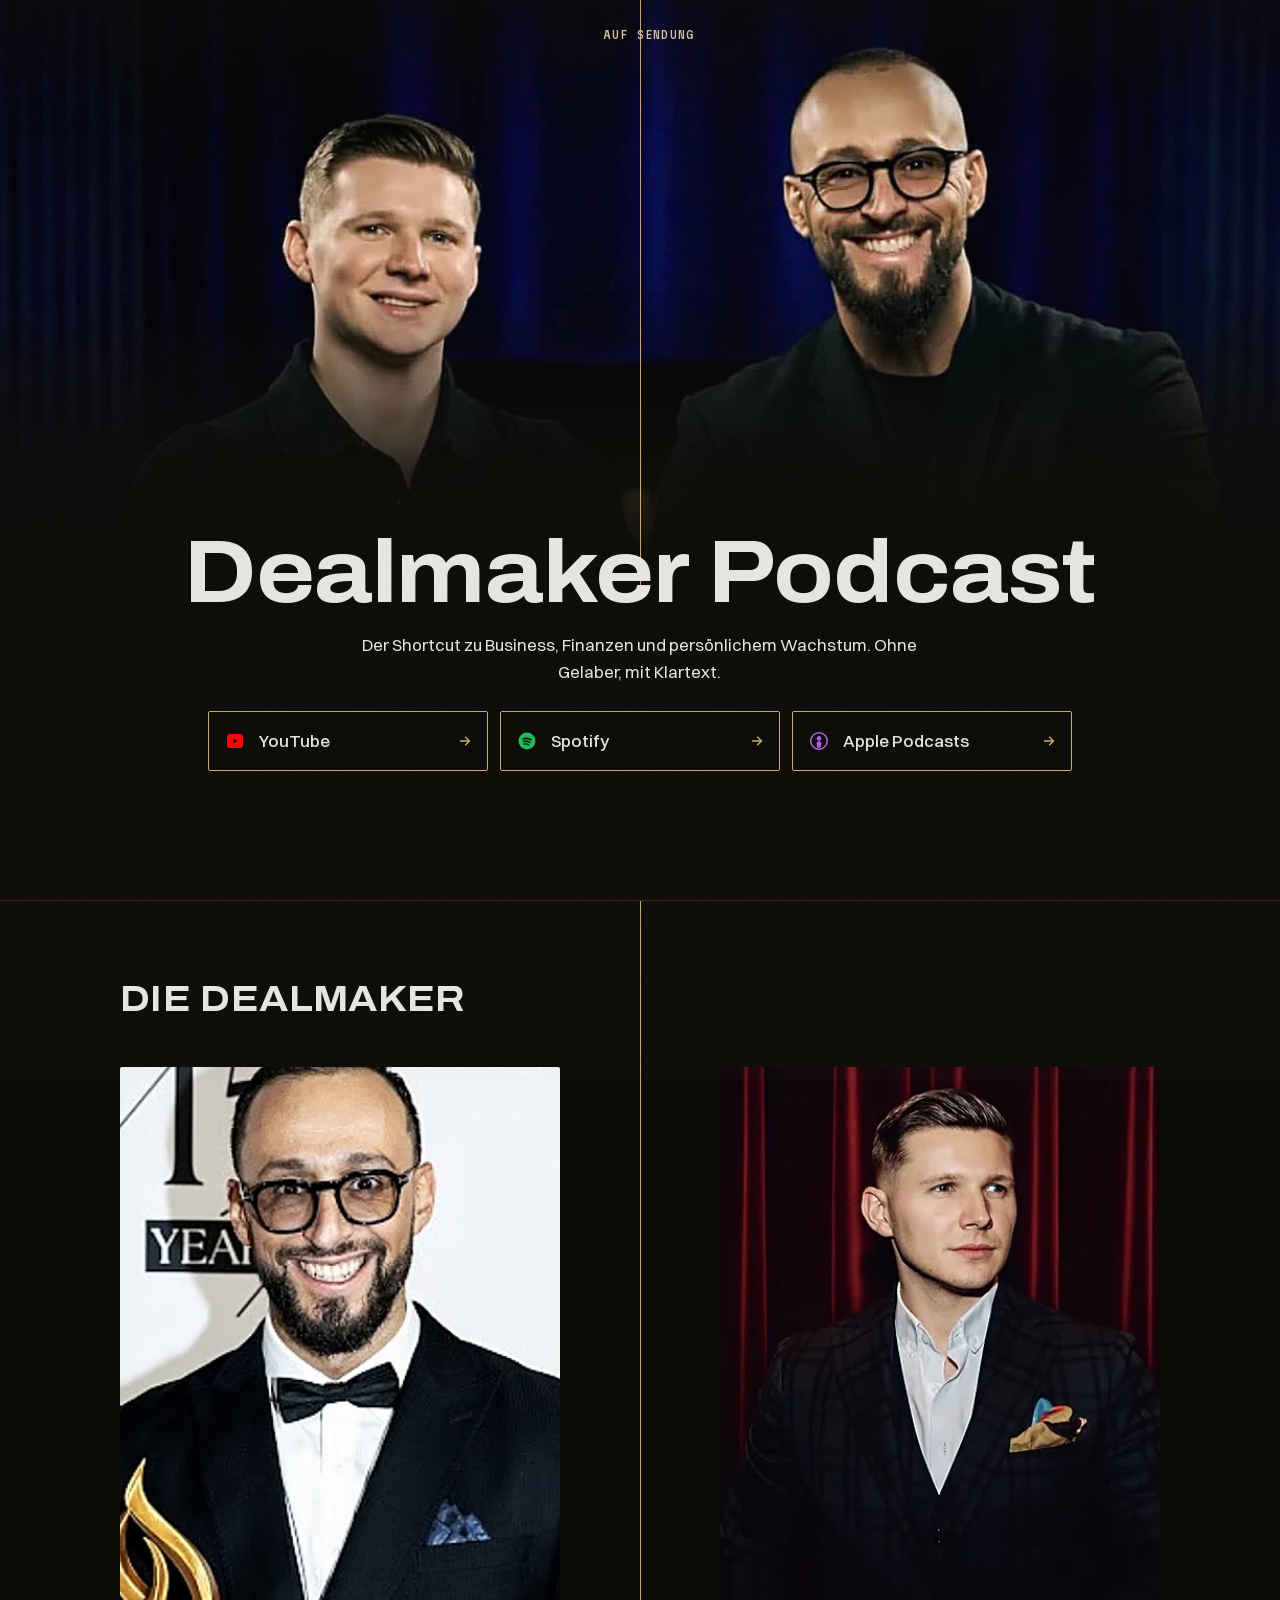
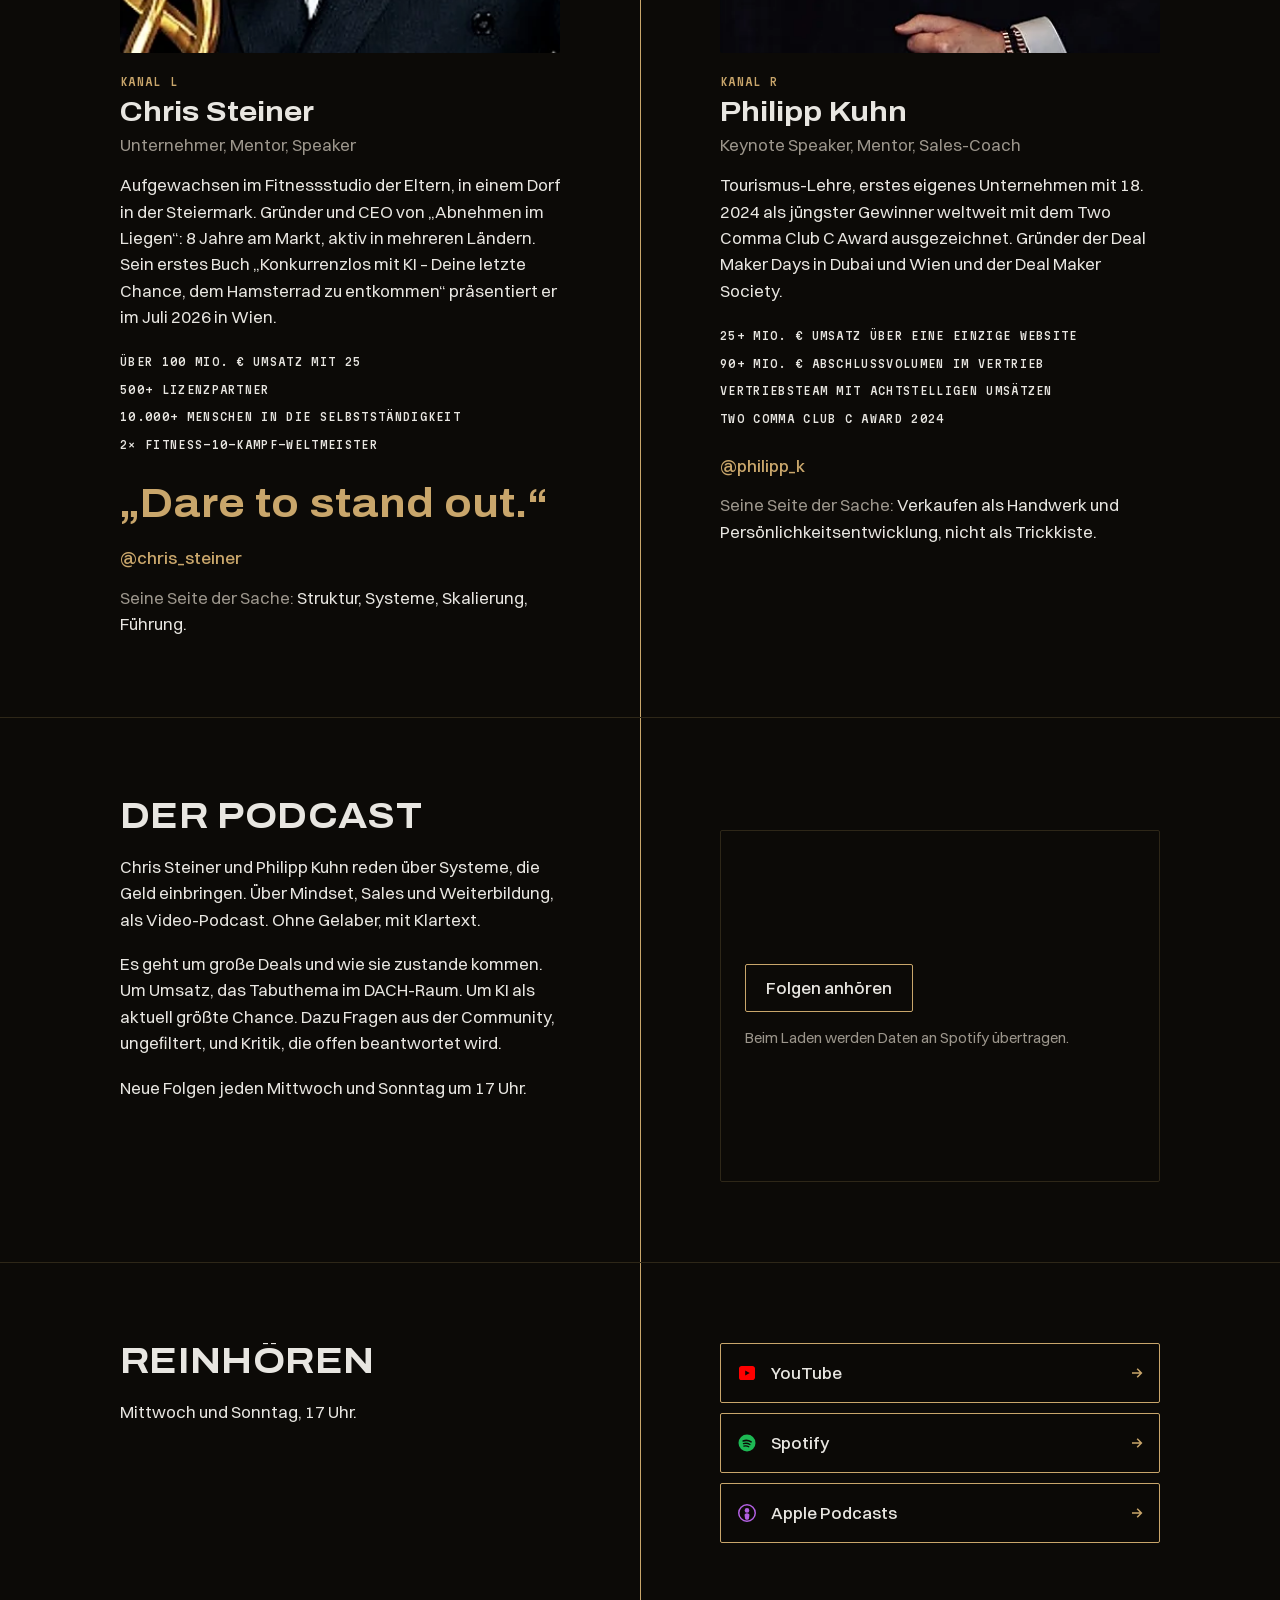
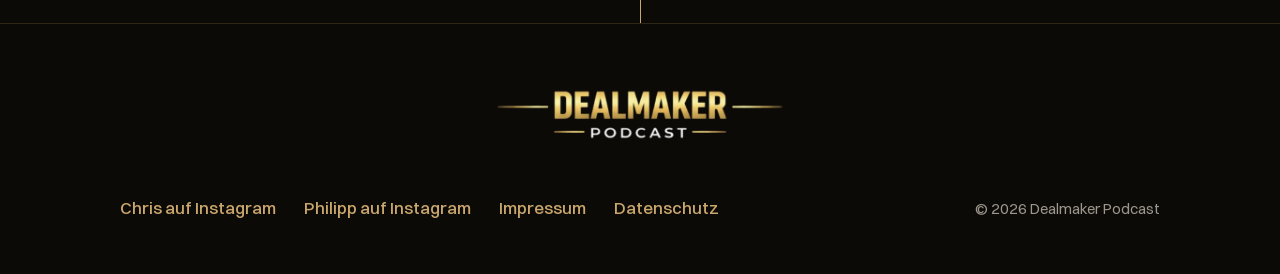
==== commit bd670d26: "Sendetermine, echte Podcast-Beschreibung, schaerfere Bilder, Acht-Jahre raus - Der Podcast: neue Bes" ====
--- a/index.html
+++ b/index.html
@@ -137,34 +137,16 @@
       </div>
     </section>
 
-    <section class="seg seg-acht" aria-labelledby="h-acht">
-      <div class="naht-verzweigung" aria-hidden="true">
-        <span class="naht-teil"></span>
-        <svg class="verzweigung verzweigung-mobil" width="12" height="240" viewBox="0 0 12 240" style="color:#C9A66B"><path d="M6 0 C6 20 2 20 2 40 L2 200 C2 220 6 220 6 240" fill="none" stroke="currentColor" stroke-width="1.5"/><path d="M6 0 C6 20 10 20 10 40 L10 200 C10 220 6 220 6 240" fill="none" stroke="currentColor" stroke-width="1.5"/></svg>
-        <svg class="verzweigung verzweigung-desktop" width="36" height="360" viewBox="0 0 36 360" style="color:#C9A66B"><path d="M18 0 C18 30 6 30 6 60 L6 300 C6 330 18 330 18 360" fill="none" stroke="currentColor" stroke-width="1"/><path d="M18 0 C18 30 30 30 30 60 L30 300 C30 330 18 330 18 360" fill="none" stroke="currentColor" stroke-width="1"/></svg>
-        <span class="naht-teil"></span>
-      </div>
-      <div class="inhalt seg-grid">
-        <div class="spalte">
-          <h2 id="h-acht" class="sr-nur">Acht Jahre</h2>
-          <p class="hero-text" data-reveal>Philipp war Spitzenverkäufer in Chris’ Unternehmen. Daraus wurden acht Jahre gemeinsame Arbeit. Seit Anfang 2026 sprechen die beiden gemeinsam im Dealmaker Podcast.</p>
-        </div>
-      </div>
-    </section>
-
     <section class="seg" aria-labelledby="h-podcast">
       <span class="naht" aria-hidden="true"></span>
       <div class="inhalt seg-grid">
         <div class="spalte">
           <h2 id="h-podcast" data-reveal>Der Podcast</h2>
-          <p class="hero-text" data-reveal data-delay="60">Systeme, die Geld einbringen. Mindset, Sales und Weiterbildung, als Video-Podcast.</p>
-        </div>
-        <div class="spalte">
-          <ul class="themen daten" role="list" data-reveal>
-            <li>8 Jahre gemeinsame Erfahrung</li>
-            <li>Im Schnitt 37 Minuten pro Folge</li>
-            <li>Seit Anfang 2026</li>
-          </ul>
+          <p class="hero-text" data-reveal data-delay="60">Chris Steiner und Philipp Kuhn reden über Systeme, die Geld einbringen. Über Mindset, Sales und Weiterbildung, als Video-Podcast. Ohne Gelaber, mit Klartext.</p>
+          <p class="hero-text" data-reveal data-delay="120">Es geht um große Deals und wie sie zustande kommen. Um Umsatz, das Tabuthema im DACH-Raum. Um KI als aktuell größte Chance. Dazu Fragen aus der Community, ungefiltert, und Kritik, die offen beantwortet wird.</p>
+          <p class="hero-text" data-reveal data-delay="180">Neue Folgen jeden Mittwoch und Sonntag um 17 Uhr.</p>
+        </div>
+        <div class="spalte">
           <div class="embed" id="spotify-embed" data-reveal data-delay="90">
             <div class="embed-platzhalter">
               <button type="button" class="knopf" id="spotify-laden">Folgen anhören</button>
@@ -180,7 +162,7 @@
       <div class="inhalt seg-grid">
         <div class="spalte">
           <h2 id="h-hoeren" data-reveal>Reinhören</h2>
-          <p class="hero-text" data-reveal data-delay="60">Neue Folgen mehrmals pro Woche.</p>
+          <p class="hero-text" data-reveal data-delay="60">Mittwoch und Sonntag, 17 Uhr.</p>
         </div>
         <div class="spalte">
           <ul class="plattformen" role="list" data-reveal data-delay="90">
--- a/styles.css
+++ b/styles.css
@@ -229,15 +229,6 @@
 
 .js main .seg.naht-an .naht {
   transform: scaleY(1);
-}
-
-.js .naht-verzweigung {
-  opacity: 0;
-  transition: opacity 0.9s ease 0.15s;
-}
-
-.js .seg.naht-an .naht-verzweigung {
-  opacity: 1;
 }
 
 /* ---------- Hero: die Bühne ---------- */
@@ -446,29 +437,6 @@
 
 /* ---------- Der Podcast ---------- */
 
-.themen {
-  list-style: none;
-  margin-top: 10px;
-  max-width: 62ch;
-}
-
-.daten li {
-  font-family: var(--schrift-mono);
-  font-size: 11px;
-  font-weight: 500;
-  letter-spacing: 0.12em;
-  text-transform: uppercase;
-}
-
-.themen li {
-  padding: 14px 0;
-  border-top: 1px solid var(--schwarz-linie);
-}
-
-.themen li:last-child {
-  border-bottom: 1px solid var(--schwarz-linie);
-}
-
 .embed {
   margin-top: 32px;
   height: 352px;
@@ -609,47 +577,6 @@
   margin-top: 4px;
 }
 
-/* ---------- Acht Jahre: die Verzweigung ---------- */
-
-.seg-acht .inhalt {
-  min-height: 280px;
-  display: flex;
-  flex-direction: column;
-  justify-content: center;
-}
-
-.seg-acht .hero-text {
-  margin-top: 0;
-  max-width: 38ch;
-}
-
-.naht-verzweigung {
-  position: absolute;
-  top: 0;
-  bottom: 0;
-  left: calc(var(--naht-x) + var(--naht-staerke) / 2);
-  transform: translateX(-50%);
-  display: flex;
-  flex-direction: column;
-  align-items: center;
-  pointer-events: none;
-}
-
-.naht-teil {
-  flex: 1;
-  width: var(--naht-staerke);
-  background: var(--gold);
-}
-
-.verzweigung {
-  display: block;
-  flex: none;
-}
-
-.verzweigung-desktop {
-  display: none;
-}
-
 /* ---------- Sanfte Scroll-Reveals ---------- */
 
 .js [data-reveal] {
@@ -824,19 +751,6 @@
     margin-left: -0.5px;
   }
 
-  .naht-verzweigung {
-    left: 50%;
-    transform: translateX(-50%);
-  }
-
-  .verzweigung-mobil {
-    display: none;
-  }
-
-  .verzweigung-desktop {
-    display: block;
-  }
-
   .seg {
     padding: 80px 0;
   }
@@ -909,12 +823,6 @@
 
   .person {
     margin-top: 48px;
-  }
-
-  .seg-acht .inhalt {
-    min-height: 420px;
-    display: grid;
-    align-content: center;
   }
 
   .footer-zeile {
@@ -973,11 +881,6 @@
     transition: none;
   }
 
-  .js .naht-verzweigung {
-    opacity: 1;
-    transition: none;
-  }
-
   .js [data-reveal] {
     opacity: 1;
     transform: none;
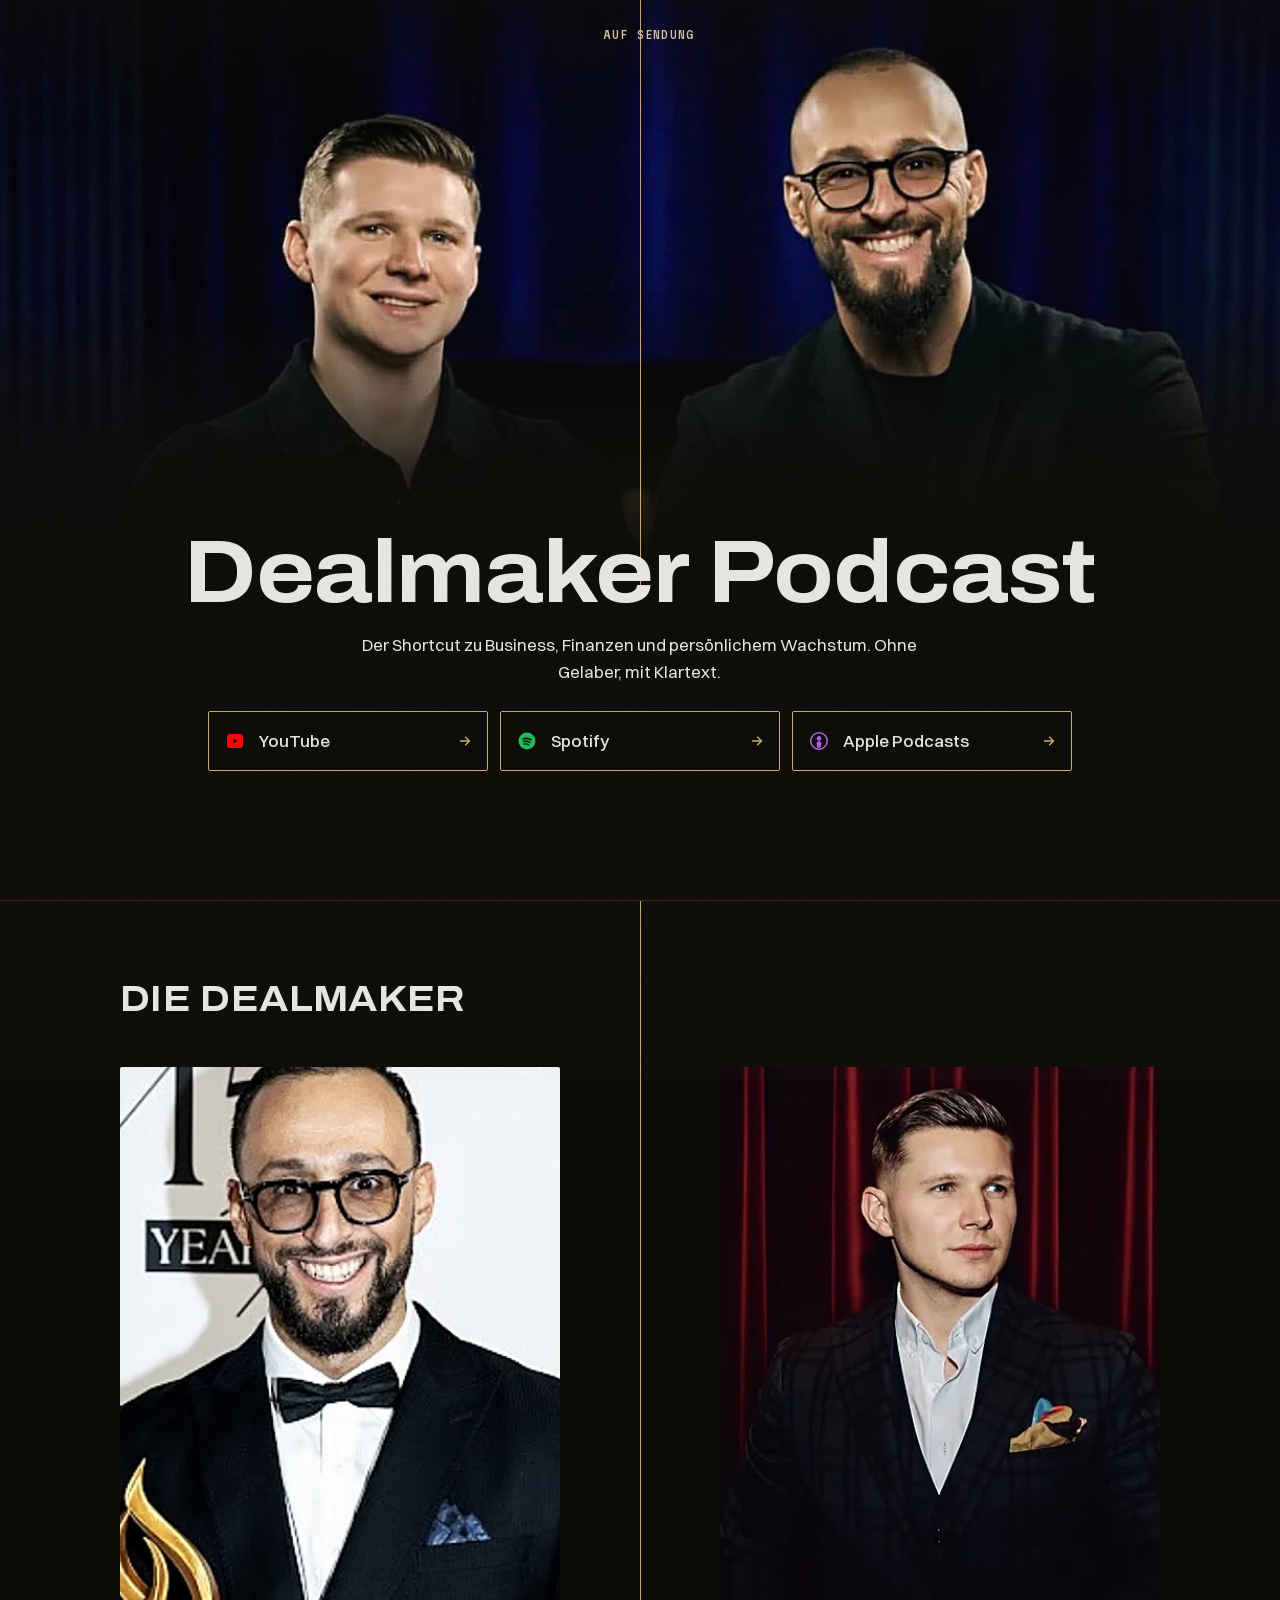
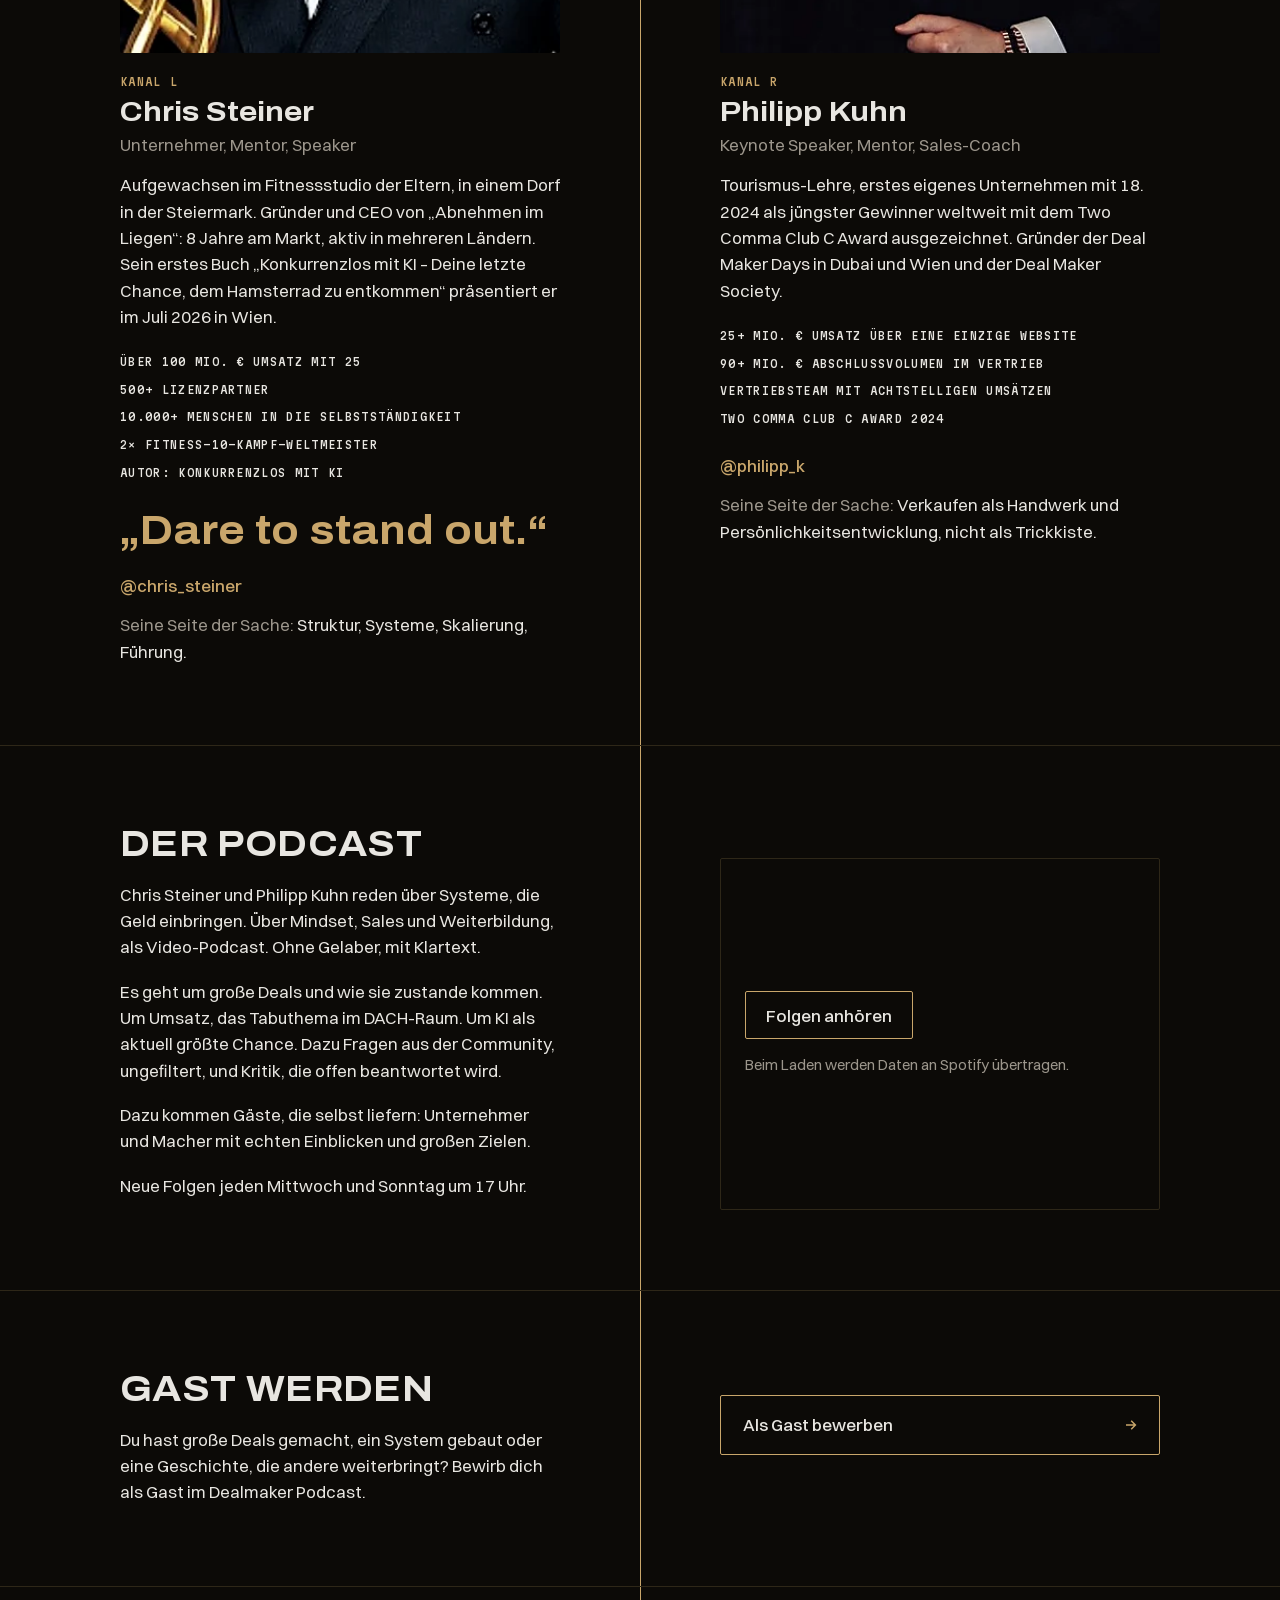
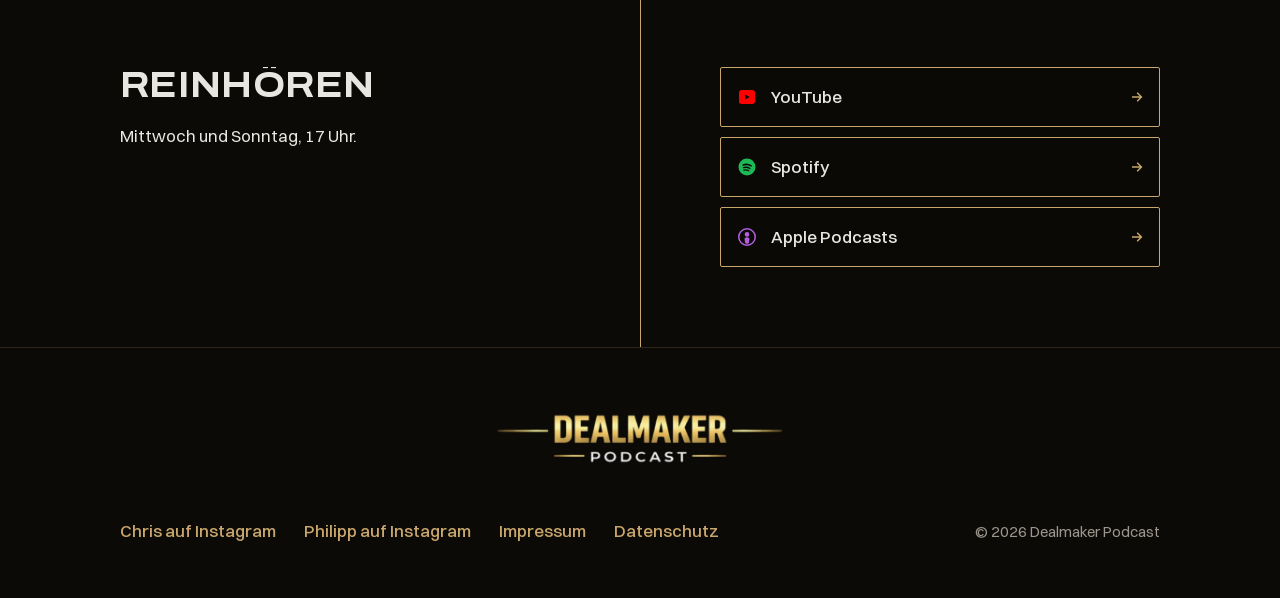
==== commit be36af07: "Bewerbungsformular fuer Gaeste, Chris' Buch, Gaeste-Satz im Podcast - Neue Seite bewerbung.html: Bew" ====
--- a/index.html
+++ b/index.html
@@ -108,6 +108,7 @@
             <li>500+ Lizenzpartner</li>
             <li>10.000+ Menschen in die Selbstständigkeit</li>
             <li>2× Fitness-10-Kampf-Weltmeister</li>
+            <li>Autor: Konkurrenzlos mit KI</li>
           </ul>
           <p class="zitat" data-reveal>„Dare to stand out.“</p>
           <a class="ig" href="https://www.instagram.com/chris_steiner/" target="_blank" rel="noopener">@chris_steiner</a>
@@ -144,7 +145,8 @@
           <h2 id="h-podcast" data-reveal>Der Podcast</h2>
           <p class="hero-text" data-reveal data-delay="60">Chris Steiner und Philipp Kuhn reden über Systeme, die Geld einbringen. Über Mindset, Sales und Weiterbildung, als Video-Podcast. Ohne Gelaber, mit Klartext.</p>
           <p class="hero-text" data-reveal data-delay="120">Es geht um große Deals und wie sie zustande kommen. Um Umsatz, das Tabuthema im DACH-Raum. Um KI als aktuell größte Chance. Dazu Fragen aus der Community, ungefiltert, und Kritik, die offen beantwortet wird.</p>
-          <p class="hero-text" data-reveal data-delay="180">Neue Folgen jeden Mittwoch und Sonntag um 17 Uhr.</p>
+          <p class="hero-text" data-reveal data-delay="180">Dazu kommen Gäste, die selbst liefern: Unternehmer und Macher mit echten Einblicken und großen Zielen.</p>
+          <p class="hero-text" data-reveal data-delay="240">Neue Folgen jeden Mittwoch und Sonntag um 17 Uhr.</p>
         </div>
         <div class="spalte">
           <div class="embed" id="spotify-embed" data-reveal data-delay="90">
@@ -153,6 +155,22 @@
               <p class="hinweis">Beim Laden werden Daten an Spotify übertragen.</p>
             </div>
           </div>
+        </div>
+      </div>
+    </section>
+
+    <section class="seg" aria-labelledby="h-gast">
+      <span class="naht" aria-hidden="true"></span>
+      <div class="inhalt seg-grid">
+        <div class="spalte">
+          <h2 id="h-gast" data-reveal>Gast werden</h2>
+          <p class="hero-text" data-reveal data-delay="60">Du hast große Deals gemacht, ein System gebaut oder eine Geschichte, die andere weiterbringt? Bewirb dich als Gast im Dealmaker Podcast.</p>
+        </div>
+        <div class="spalte">
+          <a class="gast-knopf" href="bewerbung.html" data-reveal data-delay="90">
+            <span>Als Gast bewerben</span>
+            <svg class="pfeil" width="12" height="12" viewBox="0 0 12 12" aria-hidden="true" focusable="false"><path d="M1 6h9M6.2 1.8 10.4 6l-4.2 4.2" fill="none" stroke="currentColor" stroke-width="1.5"/></svg>
+          </a>
         </div>
       </div>
     </section>
--- a/styles.css
+++ b/styles.css
@@ -490,6 +490,42 @@
   color: var(--weiss-gedimmt);
 }
 
+/* ---------- Gast werden: CTA ---------- */
+
+.gast-knopf {
+  display: flex;
+  align-items: center;
+  justify-content: space-between;
+  gap: 12px;
+  min-height: 60px;
+  margin-top: 24px;
+  padding: 0 22px;
+  border: 1px solid var(--gold);
+  border-radius: 2px;
+  color: var(--weiss);
+  font-weight: 500;
+  text-decoration: none;
+  transition: border-color 0.12s ease, background-color 0.12s ease,
+              transform 0.2s ease, box-shadow 0.2s ease;
+}
+
+.gast-knopf .pfeil {
+  flex: none;
+  color: var(--gold);
+  transition: transform 0.2s ease;
+}
+
+.gast-knopf:hover {
+  border-color: var(--gold-hell);
+  background: var(--schwarz-erhoeht);
+  transform: translateY(-1px);
+  box-shadow: 0 10px 26px rgba(201, 166, 107, 0.10);
+}
+
+.gast-knopf:hover .pfeil {
+  transform: translateX(4px);
+}
+
 /* ---------- Die Dealmaker ---------- */
 
 .person {
@@ -737,6 +773,121 @@
   margin-top: 36px;
   font-size: 15px;
   color: var(--weiss-gedimmt);
+}
+
+/* ---------- Bewerbungsformular ---------- */
+
+.intro {
+  margin-top: 12px;
+  max-width: 58ch;
+}
+
+.formular {
+  margin-top: 32px;
+  max-width: 560px;
+  display: grid;
+  gap: 20px;
+}
+
+.feld {
+  display: grid;
+  gap: 8px;
+}
+
+.feld label {
+  font-family: var(--schrift-mono);
+  font-size: 11px;
+  font-weight: 500;
+  letter-spacing: 0.12em;
+  text-transform: uppercase;
+  color: var(--weiss-gedimmt);
+}
+
+.feld label .pflicht {
+  color: var(--gold);
+}
+
+.feld input,
+.feld textarea {
+  width: 100%;
+  padding: 13px 14px;
+  min-height: 50px;
+  background: var(--schwarz-erhoeht);
+  border: 1px solid var(--schwarz-linie);
+  border-radius: 2px;
+  color: var(--weiss);
+  font-family: var(--schrift-text);
+  font-size: 16px;
+  line-height: 1.5;
+  transition: border-color 0.15s ease;
+}
+
+.feld textarea {
+  min-height: 128px;
+  resize: vertical;
+}
+
+.feld input:focus,
+.feld textarea:focus {
+  outline: none;
+  border-color: var(--gold);
+}
+
+.feld input::placeholder,
+.feld textarea::placeholder {
+  color: #6F6A61;
+}
+
+.zustimmung {
+  display: flex;
+  align-items: flex-start;
+  gap: 12px;
+  font-size: 15px;
+  line-height: 1.5;
+  color: var(--weiss-gedimmt);
+}
+
+.zustimmung input {
+  width: 22px;
+  height: 22px;
+  margin-top: 1px;
+  flex: none;
+  accent-color: var(--gold);
+}
+
+.zustimmung a {
+  color: var(--gold);
+}
+
+.absenden {
+  justify-content: center;
+  min-height: 56px;
+  font-size: 17px;
+}
+
+.form-danke {
+  display: none;
+  margin-top: 24px;
+  padding: 20px 22px;
+  border: 1px solid var(--gold);
+  border-radius: 2px;
+  background: var(--schwarz-erhoeht);
+  max-width: 560px;
+}
+
+.form-danke.an {
+  display: block;
+}
+
+.form-danke p {
+  margin-top: 6px;
+  color: var(--weiss-gedimmt);
+}
+
+.form-danke p:first-child {
+  margin-top: 0;
+  color: var(--weiss);
+  font-weight: 500;
 }
 
 /* ---------- Desktop: die Naht wird zur Achse ---------- */
